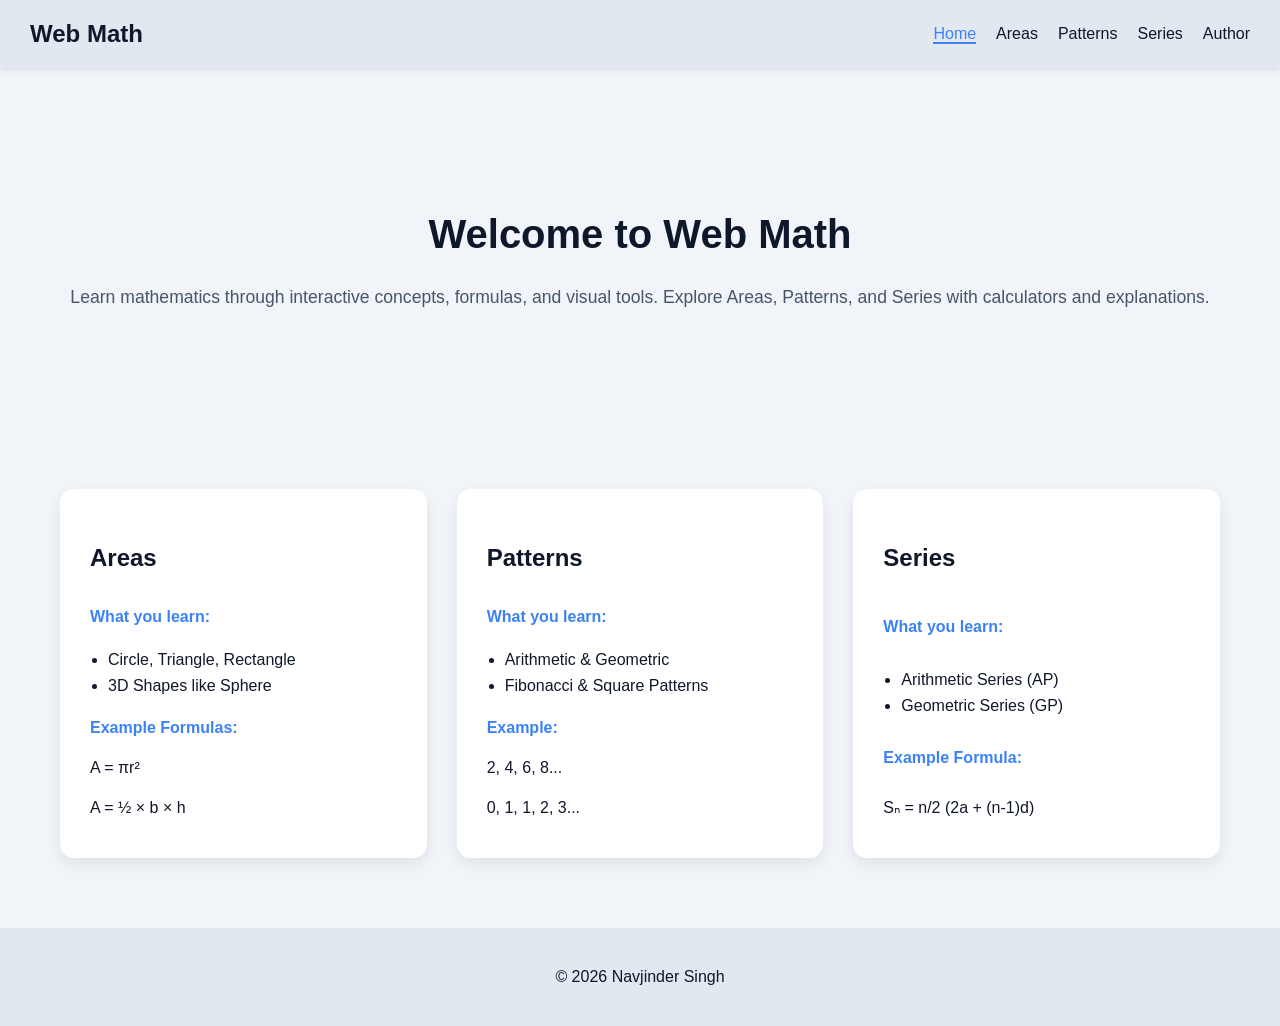
==== index.html @ 6042bb08 "Version 0.1.0" ====
<!DOCTYPE html>
<html lang="en">
<head>
    <meta charset="UTF-8">
    <meta name="viewport" content="width=device-width, initial-scale=1.0">
    <title>Web Math</title>
    <link rel="stylesheet" href="css/style.css">
</head>

<body>

<!-- NAVBAR -->
<nav class="navbar">
    <h2>Web Math</h2>
    <ul>
        <li><a href="index.html" class="active">Home</a></li>
        <li><a href="pages/areas.html">Areas</a></li>
        <li><a href="pages/patterns.html">Patterns</a></li>
        <li><a href="pages/series.html">Series</a></li>
        <li><a href="pages/author.html">Author</a></li>
    </ul>
</nav>

<!-- HERO -->
<section class="hero">
    <h1>Welcome to Web Math</h1>
    <p>
        Learn mathematics through interactive concepts, formulas, and visual tools.
        Explore Areas, Patterns, and Series with calculators and explanations.
    </p>
</section>

<!-- MAIN CONTENT -->
<section class="cards">

    <!-- AREAS -->
    <a href="pages/areas.html" class="card home-card">
        <h2>Areas</h2>

        <p><strong>What you learn:</strong></p>
        <ul>
            <li>Circle, Triangle, Rectangle</li>
            <li>3D Shapes like Sphere</li>
        </ul>

        <p><strong>Example Formulas:</strong></p>
        <p>A = πr²</p>
        <p>A = ½ × b × h</p>
    </a>

    <!-- PATTERNS -->
    <a href="pages/patterns.html" class="card home-card">
        <h2>Patterns</h2>

        <p><strong>What you learn:</strong></p>
        <ul>
            <li>Arithmetic & Geometric</li>
            <li>Fibonacci & Square Patterns</li>
        </ul>

        <p><strong>Example:</strong></p>
        <p>2, 4, 6, 8...</p>
        <p>0, 1, 1, 2, 3...</p>
    </a>

    <!-- SERIES -->
    <a href="pages/series.html" class="card home-card">
        <h2>Series</h2>

        <p><strong>What you learn:</strong></p>
        <ul>
            <li>Arithmetic Series (AP)</li>
            <li>Geometric Series (GP)</li>
        </ul>

        <p><strong>Example Formula:</strong></p>
        <p>Sₙ = n/2 (2a + (n-1)d)</p>
    </a>

</section>

<!-- FOOTER -->
<footer>
    <p>© 2026 Navjinder Singh</p>
</footer>

</body>
</html>
---- css/style.css ----
/* ===== COLOR THEME ===== */
:root {
    --primary: #f1f5f9;     /* light background */
    --secondary: #e2e8f0;   /* navbar */
    --accent: #3b82f6;      /* blue highlight */
    --text: #0f172a;        /* dark text */
    --card: #ffffff;        /* white cards */
}

/* ===== GLOBAL ===== */
body {
    margin: 0;
    font-family: Arial, sans-serif;
    background: var(--primary);
    color: var(--text);
}

body {
    line-height: 1.6;
}

h1, h2 {
    font-weight: 600;
}

.hero {
    margin-bottom: 20px;
}

.cards {
    padding: 20px;
}

/* Home cards clickable */
.home-card {
    text-decoration: none;
    color: inherit;
    transition: 0.2s;
}

/* Hover effect */
.home-card:hover {
    transform: translateY(-5px);
}

/* ===== NAVBAR ===== */
.navbar {
    display: flex;
    justify-content: space-between;
    align-items: center;
    padding: 15px 30px;
    background: var(--secondary);
    box-shadow: 0 2px 5px rgba(0,0,0,0.1);
}

.navbar h2 {
    margin: 0;
}

.navbar ul {
    display: flex;
    list-style: none;
    gap: 20px;
    margin: 0;
    padding: 0;
}

.navbar a {
    text-decoration: none;
    color: var(--text);
    font-weight: 500;
    transition: color 0.2s ease;
}

.navbar a:hover {
    color: var(--accent);
}

.navbar a.active {
    color: var(--accent);
    border-bottom: 2px solid var(--accent);
}

/* ===== HERO ===== */
.hero {
    text-align: center;
    padding: 100px 20px;
}

.hero h1 {
    font-size: 2.5rem;
    margin-bottom: 10px;
}

.hero p {
    color: #475569;
    font-size: 1.1rem;
}

/* ===== CARDS SECTION ===== */
.cards {
    display: grid;
    grid-template-columns: repeat(auto-fit, minmax(280px, 1fr));
    gap: 30px;
    padding: 40px 60px;
}

.card {
    background: var(--card);
    padding: 30px;
    border-radius: 14px;
    text-align: left;
    box-shadow: 0 6px 15px rgba(0,0,0,0.08);
    transition: transform 0.2s ease;
}

.card:hover {
    transform: translateY(-6px);
}

.card p {
    margin: 8px 0;
    line-height: 1.5;
}

.card ul {
    padding-left: 18px;
    margin: 10px 0;
}

.cards {
    display: grid;
    grid-template-columns: repeat(auto-fit, minmax(280px, 1fr));
    gap: 30px;
    padding: 40px 60px;
}

.card {
    display: flex;
    flex-direction: column;
    justify-content: space-between;
    min-height: 260px;
}

.shape {
    transition: transform 0.2s ease;
}

.card:hover .shape {
    transform: scale(1.05);
}

.card {
    text-decoration: none;
    color: inherit;
}

.card strong {
    color: var(--accent);
}

/* ===== FOOTER ===== */
footer {
    text-align: center;
    padding: 20px;
    margin-top: 30px;
    background: var(--secondary);
}

/* ===== RESPONSIVE DESIGN ===== */
@media (max-width: 768px) {
    
    .navbar {
        flex-direction: column;
        gap: 10px;
    }

    .navbar ul {
        flex-direction: column;
        align-items: center;
    }

    .cards {
        flex-direction: column;
        padding: 20px;
    }

    .hero h1 {
        font-size: 2rem;
    }
}

/* ===== SHAPES ===== */
.shape {
    margin: 20px auto;
    position: relative;
}

/* Circle */
.circle {
    width: 80px;
    height: 80px;
    border: 2px solid #334155;
    border-radius: 50%;
    position: relative;
}

/* radius line */
.radius-line {
    position: absolute;
    width: 2px;
    height: 40px;
    background: #334155;
    top: 50%;
    left: 50%;
    transform: translate(-50%, -100%);
}

/* label r */
.circle .r {
    position: absolute;
    top: 30%;
    left: 55%;
    font-size: 14px;
}

/* Rectangle */
.rectangle {
    width: 100px;
    height: 60px;
    border: 2px solid #334155;
    background: transparent;
}

/* Square */
.square {
    width: 80px;
    height: 80px;
    border: 2px solid #334155;
    background: transparent;
}

/* Triangle */
.triangle {
    width: 0;
    height: 0;
    border-left: 60px solid transparent;
    border-right: 60px solid transparent;
    border-bottom: 90px solid #334155;
    position: relative;
}

.triangle .b {
    bottom: -25px;
    left: 50%;
    transform: translateX(-50%);
}

.height-line {
    position: absolute;
    left: 50%;
    bottom: 0;
    width: 2px;
    height: 90px;
    background: #334155;
}

.triangle .h {
    left: 55%;
    top: 40%;
}

.triangle-svg {
    display: flex;
    justify-content: center;
}

/* Parallelogram */
.parallelogram {
    width: 100px;
    height: 60px;
    border: 2px solid #334155;
    transform: skew(20deg);
    position: relative;
}

.parallelogram .b {
    bottom: -20px;
    left: 50%;
    transform: translateX(-50%);
}

.parallelogram .h {
    top: 50%;
    right: -15px;
    transform: translateY(-50%);
}

/* Trapezium */
.trapezium {
    width: 100px;
    height: 0;
    border-bottom: 60px solid #334155;
    border-left: 20px solid transparent;
    border-right: 20px solid transparent;
    background: transparent;
}

.trapezium-svg {
    display: flex;
    justify-content: center;
}

/* Square */
.square {
    width: 80px;
    height: 80px;
    border: 2px solid #334155;
    position: relative;
}

.square .a {
    bottom: -20px;
    left: 50%;
    transform: translateX(-50%);
}

/* Ellipse */
.ellipse {
    width: 100px;
    height: 60px;
    border: 2px solid #334155;
    border-radius: 50%;
    position: relative;
}

.ellipse .a {
    bottom: -20px;
    left: 50%;
    transform: translateX(-50%);
}

.ellipse .b {
    top: 50%;
    right: -15px;
    transform: translateY(-50%);
}

/* Sphere (outline style) */
.sphere {
    width: 80px;
    height: 80px;
    border: 2px solid #334155;
    border-radius: 50%;
    position: relative;
}

.sphere .r {
    top: 30%;
    left: 55%;
}

.sphere::after {
    content: "";
    position: absolute;
    top: 50%;
    left: 0;
    width: 100%;
    height: 2px;
    background: #334155;
    transform: translateY(-50%);
}

/* Label inside shapes */
.label {
    position: absolute;
    font-size: 14px;
    color: #334155;
}

.rectangle {
    width: 100px;
    height: 60px;
    border: 2px solid #334155;
    position: relative;   /* important */
}

/* length (bottom) */
.rectangle .l {
    bottom: -20px;
    left: 50%;
    transform: translateX(-50%);
}

/* breadth (right side) */
.rectangle .b {
    top: 50%;
    right: -15px;
    transform: translateY(-50%);
}

pre {
    background: #f8fafc;
    padding: 10px;
    border-radius: 8px;
    font-family: monospace;
}

input {
    padding: 10px;
    margin: 8px 0;
    border-radius: 8px;
    border: 1px solid #ccc;
    width: 100%;
}

button {
    padding: 10px;
    border: none;
    background: var(--accent);
    color: white;
    border-radius: 8px;
    cursor: pointer;
    margin-top: 10px;
}

button:hover {
    opacity: 0.9;
}

.hidden {
    display: none;
}

.calculator {
    margin-top: 15px;
}

.content {
    transition: 0.2s;
}

.output {
    background: #f1f5f9;
    padding: 15px;
    border-radius: 10px;
    margin-bottom: 10px;
    font-size: 18px;
    font-weight: bold;
    white-space: pre-line;
    min-height: 40px;
}

.calculator {
    display: flex;
    flex-direction: column;
    gap: 12px;
}

.btn-group {
    display: flex;
    gap: 10px;
}

.btn-group button {
    flex: 1;
}

.output {
    background: #f1f5f9;
    padding: 15px;
    border-radius: 10px;
    font-size: 18px;
    font-weight: bold;
    white-space: pre-line;
}

.hidden {
    display: none !important;
}

/* Author Card */
.author-card {
    text-align: center;
    padding: 40px 30px;
    max-width: 650px;
    margin: auto;
}

.author-card h3 {
    font-size: 20px;
    margin-top: 20px;
    margin-bottom: 10px;
    font-weight: 600;
}

/* Image */
.author-img {
    width: 140px;
    height: 140px;
    border-radius: 50%;
    object-fit: cover;
    margin-bottom: 15px;
    border: 3px solid var(--accent);
}

/* Social icons */
.social-links {
    margin-top: 15px;
    display: flex;
    justify-content: center;
    gap: 20px;
}

.social-links a {
    font-size: 24px;
    color: var(--accent);
    transition: 0.2s;
}

.social-links a:hover {
    transform: scale(1.2);
}

/* Image */
.author-img {
    width: 150px;
    height: 150px;
    border-radius: 50%;
    object-fit: cover;
    margin-bottom: 15px;
    border: 3px solid var(--accent);
}

/* Description */
.author-desc {
    margin-top: 10px;
    font-size: 16px;
    line-height: 1.7;
    color: #475569;
    max-width: 600px;
    margin-left: auto;
    margin-right: auto;
    text-align: justify;
}

/* Social Icons */
.social-links {
    margin-top: 15px;
    display: flex;
    justify-content: center;
    gap: 20px;
}

.social-links a {
    font-size: 24px;
    color: var(--accent);
    transition: 0.2s;
}

.social-links a:hover {
    transform: scale(1.2);
}
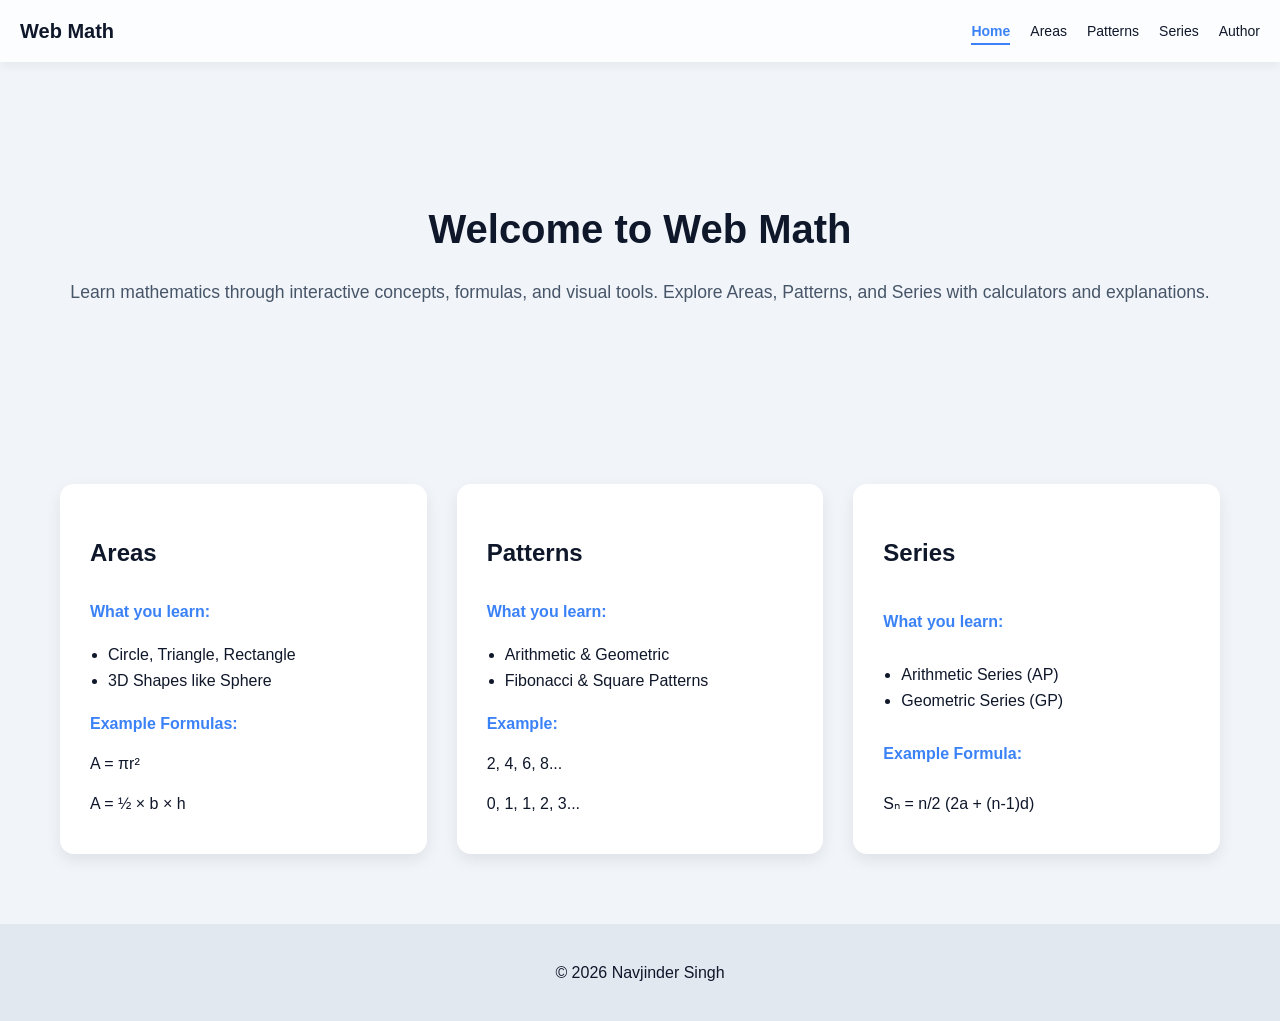
==== commit 95771d2e: "Polishing up the UI/UX" ====
--- a/index.html
+++ b/index.html
@@ -2,8 +2,15 @@
 <html lang="en">
 <head>
     <meta charset="UTF-8">
+
+    <!-- Responsive -->
     <meta name="viewport" content="width=device-width, initial-scale=1.0">
+
+    <!-- SEO -->
+    <meta name="description" content="Web Math - Learn Areas, Patterns, and Series with interactive tools and formulas.">
+
     <title>Web Math</title>
+
     <link rel="stylesheet" href="css/style.css">
 </head>
 
@@ -11,8 +18,13 @@
 
 <!-- NAVBAR -->
 <nav class="navbar">
-    <h2>Web Math</h2>
-    <ul>
+    <h2 class="logo">Web Math</h2>
+
+    <!-- Hamburger -->
+    <div class="menu-toggle" onclick="toggleMenu()">☰</div>
+
+    <!-- Menu -->
+    <ul class="nav-links">
         <li><a href="index.html" class="active">Home</a></li>
         <li><a href="pages/areas.html">Areas</a></li>
         <li><a href="pages/patterns.html">Patterns</a></li>
@@ -22,67 +34,72 @@
 </nav>
 
 <!-- HERO -->
-<section class="hero">
+<header class="hero">
     <h1>Welcome to Web Math</h1>
     <p>
         Learn mathematics through interactive concepts, formulas, and visual tools.
         Explore Areas, Patterns, and Series with calculators and explanations.
     </p>
-</section>
+</header>
 
 <!-- MAIN CONTENT -->
-<section class="cards">
+<main>
+    <section class="cards">
 
-    <!-- AREAS -->
-    <a href="pages/areas.html" class="card home-card">
-        <h2>Areas</h2>
+        <!-- AREAS -->
+        <a href="pages/areas.html" class="card home-card">
+            <h2>Areas</h2>
 
-        <p><strong>What you learn:</strong></p>
-        <ul>
-            <li>Circle, Triangle, Rectangle</li>
-            <li>3D Shapes like Sphere</li>
-        </ul>
+            <p><strong>What you learn:</strong></p>
+            <ul>
+                <li>Circle, Triangle, Rectangle</li>
+                <li>3D Shapes like Sphere</li>
+            </ul>
 
-        <p><strong>Example Formulas:</strong></p>
-        <p>A = πr²</p>
-        <p>A = ½ × b × h</p>
-    </a>
+            <p><strong>Example Formulas:</strong></p>
+            <p>A = πr²</p>
+            <p>A = ½ × b × h</p>
+        </a>
 
-    <!-- PATTERNS -->
-    <a href="pages/patterns.html" class="card home-card">
-        <h2>Patterns</h2>
+        <!-- PATTERNS -->
+        <a href="pages/patterns.html" class="card home-card">
+            <h2>Patterns</h2>
 
-        <p><strong>What you learn:</strong></p>
-        <ul>
-            <li>Arithmetic & Geometric</li>
-            <li>Fibonacci & Square Patterns</li>
-        </ul>
+            <p><strong>What you learn:</strong></p>
+            <ul>
+                <li>Arithmetic & Geometric</li>
+                <li>Fibonacci & Square Patterns</li>
+            </ul>
 
-        <p><strong>Example:</strong></p>
-        <p>2, 4, 6, 8...</p>
-        <p>0, 1, 1, 2, 3...</p>
-    </a>
+            <p><strong>Example:</strong></p>
+            <p>2, 4, 6, 8...</p>
+            <p>0, 1, 1, 2, 3...</p>
+        </a>
 
-    <!-- SERIES -->
-    <a href="pages/series.html" class="card home-card">
-        <h2>Series</h2>
+        <!-- SERIES -->
+        <a href="pages/series.html" class="card home-card">
+            <h2>Series</h2>
 
-        <p><strong>What you learn:</strong></p>
-        <ul>
-            <li>Arithmetic Series (AP)</li>
-            <li>Geometric Series (GP)</li>
-        </ul>
+            <p><strong>What you learn:</strong></p>
+            <ul>
+                <li>Arithmetic Series (AP)</li>
+                <li>Geometric Series (GP)</li>
+            </ul>
 
-        <p><strong>Example Formula:</strong></p>
-        <p>Sₙ = n/2 (2a + (n-1)d)</p>
-    </a>
+            <p><strong>Example Formula:</strong></p>
+            <p>Sₙ = n/2 (2a + (n-1)d)</p>
+        </a>
 
-</section>
+    </section>
+</main>
 
 <!-- FOOTER -->
 <footer>
     <p>© 2026 Navjinder Singh</p>
 </footer>
 
+<!-- JS (IMPORTANT - YOU MISSED THIS) -->
+<script src="js/main.js"></script>
+
 </body>
 </html>
--- a/css/style.css
+++ b/css/style.css
@@ -7,6 +7,10 @@
     --card: #ffffff;        /* white cards */
 }
 
+html {
+    scroll-behavior: smooth;
+}
+
 /* ===== GLOBAL ===== */
 body {
     margin: 0;
@@ -45,12 +49,20 @@
 
 /* ===== NAVBAR ===== */
 .navbar {
+    position: fixed;
+    top: 0;
+    width: 100%;
+    background: var(--secondary);
     display: flex;
     justify-content: space-between;
     align-items: center;
-    padding: 15px 30px;
-    background: var(--secondary);
-    box-shadow: 0 2px 5px rgba(0,0,0,0.1);
+    padding: 15px 20px;
+    z-index: 1000;
+    box-sizing: border-box;
+}
+
+.logo {
+    font-size: 20px;
 }
 
 .navbar h2 {
@@ -80,6 +92,113 @@
     color: var(--accent);
     border-bottom: 2px solid var(--accent);
 }
+
+.navbar {
+    backdrop-filter: blur(10px);
+    background: rgba(255, 255, 255, 0.8);
+    box-shadow: 0 4px 10px rgba(0,0,0,0.05);
+}
+
+.nav-links a {
+    position: relative;
+    padding-bottom: 4px;
+}
+
+.nav-links a::after {
+    content: "";
+    position: absolute;
+    left: 0;
+    bottom: 0;
+    width: 0%;
+    height: 2px;
+    background: var(--accent);
+    transition: 0.3s;
+}
+
+.nav-links a:hover::after {
+    width: 100%;
+}
+
+.nav-links a.active {
+    color: var(--accent);
+    font-weight: 600;
+}
+
+.menu-toggle {
+    font-size: 26px;
+    padding: 5px;
+}
+
+.nav-links {
+    display: flex;
+    gap: 15px;
+    list-style: none;
+}
+
+.nav-links a {
+    text-decoration: none;
+    color: var(--text);
+    font-size: 14px;
+}
+
+.menu-toggle {
+    display: none;
+    font-size: 24px;
+    cursor: pointer;
+}
+
+body {
+    padding-top: 70px;
+}
+
+/* Default navbar */
+.navbar {
+    transition: all 0.3s ease;
+}
+
+/* Shrink state */
+.navbar.shrink {
+    padding: 8px 20px;
+    box-shadow: 0 6px 15px rgba(0,0,0,0.08);
+}
+
+/* Optional: smaller logo */
+.navbar.shrink .logo {
+    font-size: 18px;
+}
+
+
+/* MOBILE MENU */
+@media (max-width: 768px) {
+
+    .menu-toggle {
+        display: block;
+    }
+
+    .nav-links {
+        position: absolute;
+        top: 65px;
+        right: 0;
+        background: var(--secondary);
+        flex-direction: column;
+        width: 220px;
+        padding: 20px;
+
+        /* ANIMATION */
+        transform: translateX(100%);
+        opacity: 0;
+        transition: all 0.3s ease;
+
+        pointer-events: none;
+    }
+
+    .nav-links.active {
+        transform: translateX(0);
+        opacity: 1;
+        pointer-events: auto;
+    }
+}
+
 
 /* ===== HERO ===== */
 .hero {
@@ -524,11 +643,12 @@
 
 /* Image */
 .author-img {
+    display: block;
+    margin: 0 auto 15px auto;
     width: 150px;
     height: 150px;
     border-radius: 50%;
     object-fit: cover;
-    margin-bottom: 15px;
     border: 3px solid var(--accent);
 }
 
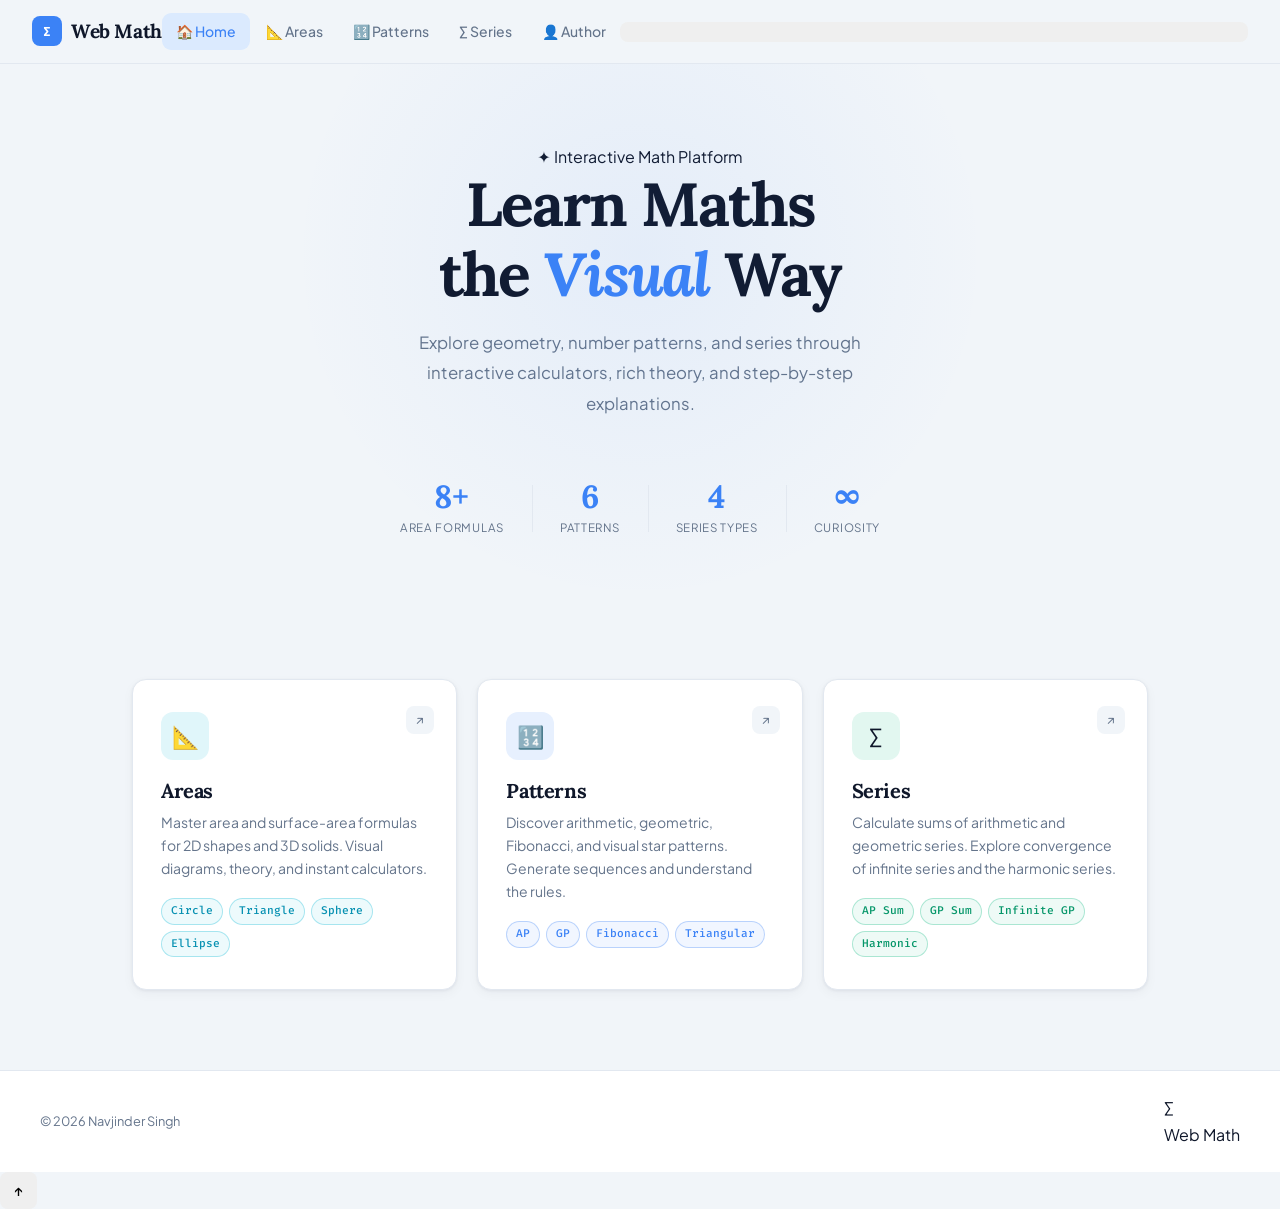
==== commit d0ff1198: "Upgrading the UI and UX" ====
--- a/index.html
+++ b/index.html
@@ -2,104 +2,121 @@
 <html lang="en">
 <head>
     <meta charset="UTF-8">
-
-    <!-- Responsive -->
     <meta name="viewport" content="width=device-width, initial-scale=1.0">
-
-    <!-- SEO -->
-    <meta name="description" content="Web Math - Learn Areas, Patterns, and Series with interactive tools and formulas.">
-
+    <meta name="description" content="Web Math — Interactive mathematics. Learn Areas, Patterns, and Series with formulas, theory, and live calculators.">
     <title>Web Math</title>
-
     <link rel="stylesheet" href="css/style.css">
 </head>
-
 <body>
 
 <!-- NAVBAR -->
-<nav class="navbar">
-    <h2 class="logo">Web Math</h2>
+<nav class="navbar" id="navbar">
+    <a class="logo" href="index.html">
+        <div class="logo-mark">∑</div>
+        Web Math
+    </a>
+    <ul class="nav-links">
+        <li><a href="index.html" class="active">🏠 Home</a></li>
+        <li><a href="pages/areas.html">📐 Areas</a></li>
+        <li><a href="pages/patterns.html">🔢 Patterns</a></li>
+        <li><a href="pages/series.html">∑ Series</a></li>
+        <li><a href="pages/author.html">👤 Author</a></li>
+    </ul>
+    <button class="hamburger" id="ham" onclick="toggleMenu()" aria-label="Menu">
+        <span></span><span></span><span></span>
+    </button>
+</nav>
 
-    <!-- Hamburger -->
-    <div class="menu-toggle" onclick="toggleMenu()">☰</div>
-
-    <!-- Menu -->
-    <ul class="nav-links">
-        <li><a href="index.html" class="active">Home</a></li>
-        <li><a href="pages/areas.html">Areas</a></li>
-        <li><a href="pages/patterns.html">Patterns</a></li>
-        <li><a href="pages/series.html">Series</a></li>
-        <li><a href="pages/author.html">Author</a></li>
-    </ul>
+<!-- MOBILE DRAWER -->
+<nav class="mobile-drawer" id="drawer">
+    <a href="index.html" class="active"><span class="m-icon">🏠</span>Home</a>
+    <a href="pages/areas.html"><span class="m-icon">📐</span>Areas</a>
+    <a href="pages/patterns.html"><span class="m-icon">🔢</span>Patterns</a>
+    <a href="pages/series.html"><span class="m-icon">∑</span>Series</a>
+    <a href="pages/author.html"><span class="m-icon">👤</span>Author</a>
 </nav>
+<div class="overlay" id="overlay" onclick="closeMenu()"></div>
 
 <!-- HERO -->
 <header class="hero">
-    <h1>Welcome to Web Math</h1>
-    <p>
-        Learn mathematics through interactive concepts, formulas, and visual tools.
-        Explore Areas, Patterns, and Series with calculators and explanations.
-    </p>
+    <div class="hero-eyebrow">✦ Interactive Math Platform</div>
+    <h1>Learn Maths<br>the <em>Visual</em> Way</h1>
+    <p>Explore geometry, number patterns, and series through interactive calculators, rich theory, and step-by-step explanations.</p>
+    <div class="stats-row">
+        <div class="stat-item reveal">
+            <span class="stat-num">8+</span>
+            <span class="stat-label">Area Formulas</span>
+        </div>
+        <div class="stat-item reveal reveal-delay-1">
+            <span class="stat-num">6</span>
+            <span class="stat-label">Patterns</span>
+        </div>
+        <div class="stat-item reveal reveal-delay-2">
+            <span class="stat-num">4</span>
+            <span class="stat-label">Series Types</span>
+        </div>
+        <div class="stat-item reveal reveal-delay-3">
+            <span class="stat-num">∞</span>
+            <span class="stat-label">Curiosity</span>
+        </div>
+    </div>
 </header>
 
-<!-- MAIN CONTENT -->
+<!-- HOME CARDS -->
 <main>
-    <section class="cards">
+    <div class="home-grid">
 
-        <!-- AREAS -->
-        <a href="pages/areas.html" class="card home-card">
+        <a href="pages/areas.html" class="home-card areas reveal">
+            <div class="hc-arrow">↗</div>
+            <div class="hc-icon">📐</div>
             <h2>Areas</h2>
-
-            <p><strong>What you learn:</strong></p>
-            <ul>
-                <li>Circle, Triangle, Rectangle</li>
-                <li>3D Shapes like Sphere</li>
-            </ul>
-
-            <p><strong>Example Formulas:</strong></p>
-            <p>A = πr²</p>
-            <p>A = ½ × b × h</p>
+            <p>Master area and surface-area formulas for 2D shapes and 3D solids. Visual diagrams, theory, and instant calculators.</p>
+            <div class="tag-row">
+                <span class="tag">Circle</span>
+                <span class="tag">Triangle</span>
+                <span class="tag">Sphere</span>
+                <span class="tag">Ellipse</span>
+            </div>
         </a>
 
-        <!-- PATTERNS -->
-        <a href="pages/patterns.html" class="card home-card">
+        <a href="pages/patterns.html" class="home-card patterns reveal reveal-delay-1">
+            <div class="hc-arrow">↗</div>
+            <div class="hc-icon">🔢</div>
             <h2>Patterns</h2>
-
-            <p><strong>What you learn:</strong></p>
-            <ul>
-                <li>Arithmetic & Geometric</li>
-                <li>Fibonacci & Square Patterns</li>
-            </ul>
-
-            <p><strong>Example:</strong></p>
-            <p>2, 4, 6, 8...</p>
-            <p>0, 1, 1, 2, 3...</p>
+            <p>Discover arithmetic, geometric, Fibonacci, and visual star patterns. Generate sequences and understand the rules.</p>
+            <div class="tag-row">
+                <span class="tag">AP</span>
+                <span class="tag">GP</span>
+                <span class="tag">Fibonacci</span>
+                <span class="tag">Triangular</span>
+            </div>
         </a>
 
-        <!-- SERIES -->
-        <a href="pages/series.html" class="card home-card">
+        <a href="pages/series.html" class="home-card series reveal reveal-delay-2">
+            <div class="hc-arrow">↗</div>
+            <div class="hc-icon">∑</div>
             <h2>Series</h2>
-
-            <p><strong>What you learn:</strong></p>
-            <ul>
-                <li>Arithmetic Series (AP)</li>
-                <li>Geometric Series (GP)</li>
-            </ul>
-
-            <p><strong>Example Formula:</strong></p>
-            <p>Sₙ = n/2 (2a + (n-1)d)</p>
+            <p>Calculate sums of arithmetic and geometric series. Explore convergence of infinite series and the harmonic series.</p>
+            <div class="tag-row">
+                <span class="tag">AP Sum</span>
+                <span class="tag">GP Sum</span>
+                <span class="tag">Infinite GP</span>
+                <span class="tag">Harmonic</span>
+            </div>
         </a>
 
-    </section>
+    </div>
 </main>
 
 <!-- FOOTER -->
 <footer>
     <p>© 2026 Navjinder Singh</p>
+    <div class="footer-logo"><div class="lm">∑</div>Web Math</div>
 </footer>
 
-<!-- JS (IMPORTANT - YOU MISSED THIS) -->
+<div class="toast" id="toast"><span class="ti">✓</span><span id="toast-msg">Copied!</span></div>
+<button class="scroll-top-btn" id="scrollTopBtn" onclick="window.scrollTo({top:0,behavior:'smooth'})">↑</button>
+
 <script src="js/main.js"></script>
-
 </body>
-</html>+</html>
--- a/css/style.css
+++ b/css/style.css
@@ -1,683 +1,916 @@
-/* ===== COLOR THEME ===== */
+/* ══════════════════════════════════════
+   WEB MATH — style.css
+   Tokens, reset, navbar, pages, cards,
+   forms, footer, responsive, animations
+══════════════════════════════════════ */
+
+@import url('https://fonts.googleapis.com/css2?family=Lora:ital,wght@0,400;0,600;0,700;1,400&family=Plus+Jakarta+Sans:wght@300;400;500;600&family=Fira+Code:wght@400;500&display=swap');
+
+/* ── Tokens ── */
 :root {
-    --primary: #f1f5f9;     /* light background */
-    --secondary: #e2e8f0;   /* navbar */
-    --accent: #3b82f6;      /* blue highlight */
-    --text: #0f172a;        /* dark text */
-    --card: #ffffff;        /* white cards */
-}
-
-html {
-    scroll-behavior: smooth;
-}
-
-/* ===== GLOBAL ===== */
+  --primary:    #f1f5f9;
+  --secondary:  #e2e8f0;
+  --accent:     #3b82f6;
+  --accent-dk:  #1d4ed8;
+  --accent-lt:  #dbeafe;
+  --text:       #0f172a;
+  --muted:      #64748b;
+  --card:       #ffffff;
+  --border:     #e2e8f0;
+
+  --shadow-sm:  0 1px 3px rgba(15,23,42,.06), 0 4px 12px rgba(15,23,42,.04);
+  --shadow:     0 4px 12px rgba(15,23,42,.08), 0 12px 32px rgba(15,23,42,.06);
+  --shadow-lg:  0 8px 24px rgba(15,23,42,.12), 0 24px 56px rgba(15,23,42,.10);
+
+  --radius:     14px;
+  --radius-sm:  8px;
+  --radius-xs:  6px;
+
+  --ff-head: 'Lora', Georgia, serif;
+  --ff-body: 'Plus Jakarta Sans', system-ui, sans-serif;
+  --ff-mono: 'Fira Code', monospace;
+
+  --nav-h:  64px;
+  --ease:   cubic-bezier(.4,0,.2,1);
+  --spring: cubic-bezier(.34,1.56,.64,1);
+}
+
+/* ── Reset ── */
+*, *::before, *::after { box-sizing: border-box; margin: 0; padding: 0; }
+html { scroll-behavior: smooth; font-size: 16px; }
+
 body {
-    margin: 0;
-    font-family: Arial, sans-serif;
-    background: var(--primary);
-    color: var(--text);
-}
-
-body {
-    line-height: 1.6;
-}
-
-h1, h2 {
-    font-weight: 600;
-}
-
+  font-family: var(--ff-body);
+  background: var(--primary);
+  color: var(--text);
+  line-height: 1.65;
+  overflow-x: hidden;
+  -webkit-font-smoothing: antialiased;
+  padding-top: var(--nav-h);
+}
+
+::-webkit-scrollbar        { width: 6px; }
+::-webkit-scrollbar-track  { background: var(--primary); }
+::-webkit-scrollbar-thumb  { background: #cbd5e1; border-radius: 99px; }
+::-webkit-scrollbar-thumb:hover { background: #94a3b8; }
+
+img { max-width: 100%; display: block; }
+h1,h2,h3 { font-weight: 600; line-height: 1.25; }
+
+/* ══════════════════════════════════════
+   SCROLL REVEAL
+══════════════════════════════════════ */
+.reveal {
+  opacity: 0;
+  transform: translateY(22px);
+  transition: opacity .55s var(--ease), transform .55s var(--ease);
+}
+.reveal.visible { opacity: 1; transform: translateY(0); }
+.reveal-d1 { transition-delay: .08s; }
+.reveal-d2 { transition-delay: .16s; }
+.reveal-d3 { transition-delay: .24s; }
+.reveal-d4 { transition-delay: .32s; }
+.reveal-d5 { transition-delay: .40s; }
+
+/* ══════════════════════════════════════
+   NAVBAR
+══════════════════════════════════════ */
+.navbar {
+  position: fixed;
+  top: 0; left: 0; right: 0;
+  z-index: 1000;
+  height: var(--nav-h);
+  display: flex;
+  align-items: center;
+  justify-content: space-between;
+  padding: 0 32px;
+  background: rgba(241,245,249,.90);
+  backdrop-filter: blur(20px) saturate(160%);
+  -webkit-backdrop-filter: blur(20px) saturate(160%);
+  border-bottom: 1px solid var(--border);
+  transition: height .3s var(--ease), box-shadow .3s var(--ease), background .3s var(--ease);
+}
+
+.navbar.shrink {
+  height: 54px;
+  box-shadow: 0 4px 24px rgba(15,23,42,.08);
+  background: rgba(241,245,249,.97);
+}
+
+/* Logo */
+.logo {
+  font-family: var(--ff-head);
+  font-size: 1.2rem;
+  font-weight: 700;
+  color: var(--text);
+  cursor: pointer;
+  display: flex;
+  align-items: center;
+  gap: 9px;
+  text-decoration: none;
+  letter-spacing: -.02em;
+  user-select: none;
+  flex-shrink: 0;
+}
+
+.logo-mark {
+  width: 30px; height: 30px;
+  background: var(--accent);
+  border-radius: 8px;
+  display: grid;
+  place-items: center;
+  font-family: var(--ff-mono);
+  font-size: 13px;
+  color: #fff;
+  flex-shrink: 0;
+  transition: transform .3s var(--spring), box-shadow .25s var(--ease);
+}
+.logo:hover .logo-mark {
+  transform: rotate(-8deg) scale(1.12);
+  box-shadow: 0 4px 14px rgba(59,130,246,.45);
+}
+
+/* Desktop links */
+.nav-links {
+  list-style: none;
+  display: flex;
+  align-items: center;
+  gap: 2px;
+}
+.nav-links li a {
+  display: flex;
+  align-items: center;
+  gap: 6px;
+  text-decoration: none;
+  color: var(--muted);
+  font-size: .875rem;
+  font-weight: 500;
+  padding: 7px 14px;
+  border-radius: 9px;
+  transition: color .2s var(--ease), background .2s var(--ease);
+  cursor: pointer;
+  white-space: nowrap;
+}
+.nav-links li a:hover { color: var(--text); background: var(--secondary); }
+.nav-links li a.active { color: var(--accent); background: var(--accent-lt); }
+
+/* Hamburger */
+.menu-toggle {
+  display: none;
+  flex-direction: column;
+  justify-content: center;
+  gap: 5px;
+  width: 38px; height: 38px;
+  cursor: pointer;
+  background: none;
+  border: none;
+  border-radius: 9px;
+  padding: 7px;
+  transition: background .2s var(--ease);
+  flex-shrink: 0;
+}
+.menu-toggle:hover { background: var(--secondary); }
+.menu-toggle span {
+  display: block;
+  height: 2px;
+  background: var(--text);
+  border-radius: 2px;
+  transition: transform .3s var(--ease), opacity .3s var(--ease), width .3s var(--ease);
+}
+.menu-toggle span:nth-child(1) { width: 20px; }
+.menu-toggle span:nth-child(2) { width: 14px; }
+.menu-toggle span:nth-child(3) { width: 20px; }
+.menu-toggle.open span:nth-child(1) { width: 20px; transform: translateY(7px) rotate(45deg); }
+.menu-toggle.open span:nth-child(2) { opacity: 0; transform: scaleX(0); }
+.menu-toggle.open span:nth-child(3) { width: 20px; transform: translateY(-7px) rotate(-45deg); }
+
+/* Mobile drawer */
+.mobile-drawer {
+  position: fixed;
+  top: var(--nav-h); left: 0; right: 0;
+  z-index: 999;
+  background: rgba(241,245,249,.98);
+  backdrop-filter: blur(20px);
+  -webkit-backdrop-filter: blur(20px);
+  border-bottom: 1px solid var(--border);
+  padding: 8px 12px 16px;
+  box-shadow: 0 12px 40px rgba(15,23,42,.12);
+  transform: translateY(-110%);
+  opacity: 0;
+  pointer-events: none;
+  transition: transform .35s var(--ease), opacity .3s var(--ease);
+}
+.mobile-drawer.active { transform: translateY(0); opacity: 1; pointer-events: all; }
+.mobile-drawer a {
+  display: flex;
+  align-items: center;
+  gap: 12px;
+  text-decoration: none;
+  color: var(--muted);
+  font-size: .9rem;
+  font-weight: 500;
+  padding: 12px 14px;
+  border-radius: 11px;
+  transition: color .2s var(--ease), background .2s var(--ease);
+}
+.mobile-drawer a:hover,
+.mobile-drawer a.active { color: var(--accent); background: var(--accent-lt); }
+.mobile-drawer .m-icon {
+  width: 32px; height: 32px;
+  background: var(--secondary);
+  border-radius: 8px;
+  display: grid;
+  place-items: center;
+  font-size: 15px;
+  flex-shrink: 0;
+  transition: background .2s;
+}
+.mobile-drawer a:hover .m-icon,
+.mobile-drawer a.active .m-icon { background: var(--accent-lt); }
+
+/* Overlay */
+.nav-overlay {
+  position: fixed;
+  inset: 0;
+  z-index: 998;
+  background: rgba(15,23,42,.18);
+  backdrop-filter: blur(2px);
+  opacity: 0;
+  pointer-events: none;
+  transition: opacity .3s var(--ease);
+}
+.nav-overlay.active { opacity: 1; pointer-events: all; }
+
+/* ══════════════════════════════════════
+   HOME HERO
+══════════════════════════════════════ */
 .hero {
-    margin-bottom: 20px;
-}
-
+  text-align: center;
+  padding: 80px 24px 64px;
+  position: relative;
+  overflow: hidden;
+}
+.hero::before {
+  content: '';
+  position: absolute;
+  width: 700px; height: 700px;
+  background: radial-gradient(circle, rgba(59,130,246,.07) 0%, transparent 70%);
+  top: -160px; left: 50%;
+  transform: translateX(-50%);
+  pointer-events: none;
+}
+.hero-badge {
+  display: inline-flex;
+  align-items: center;
+  gap: 7px;
+  background: var(--accent-lt);
+  color: var(--accent);
+  font-size: .72rem;
+  font-weight: 600;
+  letter-spacing: .07em;
+  text-transform: uppercase;
+  padding: 6px 16px;
+  border-radius: 99px;
+  margin-bottom: 24px;
+  border: 1px solid rgba(59,130,246,.2);
+}
+.hero h1 {
+  font-family: var(--ff-head);
+  font-size: clamp(2.2rem, 5.5vw, 3.8rem);
+  font-weight: 700;
+  letter-spacing: -.03em;
+  line-height: 1.15;
+  margin-bottom: 18px;
+  color: var(--text);
+}
+.hero h1 em { font-style: italic; color: var(--accent); }
+.hero > p {
+  font-size: 1.05rem;
+  color: var(--muted);
+  max-width: 520px;
+  margin: 0 auto 48px;
+  line-height: 1.8;
+}
+
+/* Stats */
+.stats-row {
+  display: flex;
+  justify-content: center;
+  flex-wrap: wrap;
+  margin-bottom: 64px;
+}
+.stat-item { padding: 14px 28px; text-align: center; position: relative; }
+.stat-item + .stat-item::before {
+  content: '';
+  position: absolute;
+  left: 0; top: 22%; bottom: 22%;
+  width: 1px; background: var(--border);
+}
+.stat-num {
+  font-family: var(--ff-head);
+  font-size: 2rem;
+  font-weight: 700;
+  color: var(--accent);
+  line-height: 1;
+  display: block;
+}
+.stat-label {
+  font-size: .72rem;
+  color: var(--muted);
+  text-transform: uppercase;
+  letter-spacing: .06em;
+  margin-top: 5px;
+  display: block;
+}
+
+/* ══════════════════════════════════════
+   HOME CARDS GRID
+══════════════════════════════════════ */
+.home-grid {
+  display: grid;
+  grid-template-columns: repeat(3,1fr);
+  gap: 20px;
+  padding: 0 32px 80px;
+  max-width: 1080px;
+  margin: 0 auto;
+}
+.home-card {
+  background: var(--card);
+  border: 1px solid var(--border);
+  border-radius: var(--radius);
+  padding: 32px 28px;
+  cursor: pointer;
+  transition: transform .28s var(--ease), box-shadow .28s var(--ease), border-color .28s var(--ease);
+  position: relative;
+  overflow: hidden;
+  text-align: left;
+  text-decoration: none;
+  color: inherit;
+  display: block;
+  box-shadow: var(--shadow-sm);
+}
+.home-card::before {
+  content: '';
+  position: absolute;
+  inset: 0;
+  opacity: 0;
+  transition: opacity .3s;
+  pointer-events: none;
+}
+.home-card.areas::before    { background: radial-gradient(ellipse at 90% 10%, rgba(6,182,212,.08), transparent 60%); }
+.home-card.patterns::before { background: radial-gradient(ellipse at 90% 10%, rgba(59,130,246,.09), transparent 60%); }
+.home-card.series::before   { background: radial-gradient(ellipse at 90% 10%, rgba(16,185,129,.08), transparent 60%); }
+.home-card:hover { transform: translateY(-7px); box-shadow: var(--shadow-lg); border-color: transparent; }
+.home-card:hover::before { opacity: 1; }
+
+.hc-icon {
+  width: 48px; height: 48px;
+  border-radius: 12px;
+  display: grid;
+  place-items: center;
+  font-size: 22px;
+  margin-bottom: 18px;
+  transition: transform .3s var(--spring);
+}
+.home-card:hover .hc-icon { transform: scale(1.1) rotate(-4deg); }
+.areas    .hc-icon { background: rgba(6,182,212,.12); }
+.patterns .hc-icon { background: rgba(59,130,246,.12); }
+.series   .hc-icon { background: rgba(16,185,129,.12); }
+
+.home-card h2 {
+  font-family: var(--ff-head);
+  font-size: 1.25rem;
+  font-weight: 700;
+  letter-spacing: -.02em;
+  margin-bottom: 8px;
+}
+.home-card > p { font-size: .875rem; color: var(--muted); line-height: 1.65; margin-bottom: 18px; }
+
+.tag-row { display: flex; flex-wrap: wrap; gap: 6px; }
+.tag {
+  font-size: .7rem;
+  font-family: var(--ff-mono);
+  padding: 3px 9px;
+  border-radius: 99px;
+  border: 1px solid;
+  font-weight: 500;
+}
+.areas    .tag { color: #0891b2; border-color: rgba(6,182,212,.3);  background: rgba(6,182,212,.07); }
+.patterns .tag { color: var(--accent); border-color: rgba(59,130,246,.3); background: rgba(59,130,246,.07); }
+.series   .tag { color: #059669; border-color: rgba(16,185,129,.3); background: rgba(16,185,129,.07); }
+
+.hc-arrow {
+  position: absolute;
+  top: 26px; right: 22px;
+  width: 28px; height: 28px;
+  border-radius: 8px;
+  background: var(--primary);
+  display: grid;
+  place-items: center;
+  font-size: 13px;
+  color: var(--muted);
+  transition: background .2s, color .2s, transform .25s var(--ease);
+}
+.home-card:hover .hc-arrow { background: var(--accent-lt); color: var(--accent); transform: translate(3px,-3px); }
+
+/* ══════════════════════════════════════
+   PAGE HERO (inner pages)
+══════════════════════════════════════ */
+.page-hero {
+  padding: 52px 40px 40px;
+  border-bottom: 1px solid var(--border);
+  background: var(--card);
+}
+.page-eyebrow {
+  font-size: .72rem;
+  font-weight: 600;
+  letter-spacing: .1em;
+  text-transform: uppercase;
+  color: var(--accent);
+  margin-bottom: 10px;
+  display: flex;
+  align-items: center;
+  gap: 6px;
+}
+.page-hero h1 {
+  font-family: var(--ff-head);
+  font-size: clamp(1.8rem, 4vw, 2.8rem);
+  font-weight: 700;
+  letter-spacing: -.03em;
+  line-height: 1.2;
+  margin-bottom: 12px;
+}
+.page-hero > p { font-size: .95rem; color: var(--muted); line-height: 1.75; max-width: 560px; }
+
+/* ══════════════════════════════════════
+   SECTION WRAPPER
+══════════════════════════════════════ */
+.section-wrap {
+  padding: 44px 40px 80px;
+  max-width: 1160px;
+  margin: 0 auto;
+}
+.section-label {
+  font-size: .72rem;
+  font-weight: 600;
+  letter-spacing: .1em;
+  text-transform: uppercase;
+  color: var(--muted);
+  margin-bottom: 18px;
+  display: flex;
+  align-items: center;
+  gap: 10px;
+}
+.section-label::after { content: ''; flex: 1; height: 1px; background: var(--border); }
+
+/* ══════════════════════════════════════
+   THEORY PANEL
+══════════════════════════════════════ */
+.theory-panel {
+  background: var(--card);
+  border: 1px solid var(--border);
+  border-left: 4px solid var(--accent);
+  border-radius: var(--radius);
+  padding: 26px 30px;
+  margin-bottom: 32px;
+  box-shadow: var(--shadow-sm);
+}
+.theory-panel h3 {
+  font-family: var(--ff-head);
+  font-size: 1.05rem;
+  font-weight: 600;
+  margin-bottom: 10px;
+}
+.theory-panel p { font-size: .875rem; color: var(--muted); line-height: 1.8; margin-bottom: 10px; }
+.theory-panel p:last-child { margin-bottom: 0; }
+.theory-panel p strong { color: var(--text); font-weight: 600; }
+
+.formula-line {
+  background: var(--primary);
+  border: 1px solid var(--border);
+  border-radius: var(--radius-sm);
+  padding: 11px 16px;
+  font-family: var(--ff-mono);
+  font-size: .875rem;
+  color: var(--accent-dk);
+  margin: 14px 0;
+  display: flex;
+  align-items: center;
+  gap: 10px;
+  overflow-x: auto;
+}
+.fl-label { font-size: .7rem; color: var(--muted); font-family: var(--ff-body); white-space: nowrap; flex-shrink: 0; }
+
+.key-grid {
+  display: grid;
+  grid-template-columns: repeat(auto-fit, minmax(140px,1fr));
+  gap: 10px;
+  margin-top: 16px;
+}
+.key-cell { background: var(--primary); border: 1px solid var(--border); border-radius: var(--radius-sm); padding: 11px 14px; }
+.kc-label { font-size: .68rem; color: var(--muted); text-transform: uppercase; letter-spacing: .06em; margin-bottom: 3px; }
+.kc-val   { font-family: var(--ff-mono); font-size: .84rem; color: var(--accent-dk); font-weight: 500; }
+
+/* ══════════════════════════════════════
+   CARDS GRID
+══════════════════════════════════════ */
 .cards {
-    padding: 20px;
-}
-
-/* Home cards clickable */
-.home-card {
-    text-decoration: none;
-    color: inherit;
-    transition: 0.2s;
-}
-
-/* Hover effect */
-.home-card:hover {
-    transform: translateY(-5px);
-}
-
-/* ===== NAVBAR ===== */
-.navbar {
-    position: fixed;
-    top: 0;
-    width: 100%;
-    background: var(--secondary);
-    display: flex;
-    justify-content: space-between;
-    align-items: center;
-    padding: 15px 20px;
-    z-index: 1000;
-    box-sizing: border-box;
-}
-
-.logo {
-    font-size: 20px;
-}
-
-.navbar h2 {
-    margin: 0;
-}
-
-.navbar ul {
-    display: flex;
-    list-style: none;
-    gap: 20px;
-    margin: 0;
-    padding: 0;
-}
-
-.navbar a {
-    text-decoration: none;
-    color: var(--text);
-    font-weight: 500;
-    transition: color 0.2s ease;
-}
-
-.navbar a:hover {
-    color: var(--accent);
-}
-
-.navbar a.active {
-    color: var(--accent);
-    border-bottom: 2px solid var(--accent);
-}
-
-.navbar {
-    backdrop-filter: blur(10px);
-    background: rgba(255, 255, 255, 0.8);
-    box-shadow: 0 4px 10px rgba(0,0,0,0.05);
-}
-
-.nav-links a {
-    position: relative;
-    padding-bottom: 4px;
-}
-
-.nav-links a::after {
-    content: "";
-    position: absolute;
-    left: 0;
-    bottom: 0;
-    width: 0%;
-    height: 2px;
-    background: var(--accent);
-    transition: 0.3s;
-}
-
-.nav-links a:hover::after {
-    width: 100%;
-}
-
-.nav-links a.active {
-    color: var(--accent);
-    font-weight: 600;
-}
-
-.menu-toggle {
-    font-size: 26px;
-    padding: 5px;
-}
-
-.nav-links {
-    display: flex;
-    gap: 15px;
-    list-style: none;
-}
-
-.nav-links a {
-    text-decoration: none;
-    color: var(--text);
-    font-size: 14px;
-}
-
-.menu-toggle {
-    display: none;
-    font-size: 24px;
-    cursor: pointer;
-}
-
-body {
-    padding-top: 70px;
-}
-
-/* Default navbar */
-.navbar {
-    transition: all 0.3s ease;
-}
-
-/* Shrink state */
-.navbar.shrink {
-    padding: 8px 20px;
-    box-shadow: 0 6px 15px rgba(0,0,0,0.08);
-}
-
-/* Optional: smaller logo */
-.navbar.shrink .logo {
-    font-size: 18px;
-}
-
-
-/* MOBILE MENU */
+  display: grid;
+  grid-template-columns: repeat(auto-fill, minmax(310px,1fr));
+  gap: 20px;
+}
+
+.card {
+  background: var(--card);
+  border: 1px solid var(--border);
+  border-radius: var(--radius);
+  overflow: hidden;
+  box-shadow: var(--shadow-sm);
+  transition: box-shadow .28s var(--ease), transform .28s var(--ease);
+  cursor: default;
+}
+.card:hover { box-shadow: var(--shadow); transform: translateY(-3px); }
+
+/* Card header */
+.card-header {
+  padding: 22px 24px 18px;
+  cursor: pointer;
+  user-select: none;
+  display: flex;
+  align-items: flex-start;
+  gap: 14px;
+}
+.card-header-body { flex: 1; min-width: 0; }
+.card-header h2 {
+  font-family: var(--ff-head);
+  font-size: 1rem;
+  font-weight: 600;
+  letter-spacing: -.01em;
+  margin-bottom: 5px;
+  line-height: 1.3;
+}
+.card-sub { font-size: .8rem; color: var(--muted); line-height: 1.55; margin-bottom: 8px; }
+.card-formula {
+  display: inline-block;
+  font-family: var(--ff-mono);
+  font-size: .72rem;
+  color: var(--accent-dk);
+  background: var(--accent-lt);
+  border: 1px solid rgba(59,130,246,.2);
+  padding: 3px 10px;
+  border-radius: var(--radius-xs);
+}
+
+/* Toggle btn */
+.card-toggle {
+  width: 30px; height: 30px;
+  border-radius: 8px;
+  background: var(--primary);
+  border: 1px solid var(--border);
+  display: grid;
+  place-items: center;
+  color: var(--muted);
+  font-size: 20px;
+  line-height: 1;
+  flex-shrink: 0;
+  margin-top: 2px;
+  transition: background .2s, color .2s, transform .3s var(--ease), border-color .2s;
+  cursor: pointer;
+  font-family: var(--ff-body);
+}
+.card-header.open .card-toggle {
+  transform: rotate(45deg);
+  background: var(--accent-lt);
+  color: var(--accent);
+  border-color: rgba(59,130,246,.3);
+}
+.card-header:hover .card-toggle { background: var(--secondary); color: var(--text); }
+
+/* Shape preview */
+.shape-zone {
+  padding: 10px 24px 14px;
+  display: flex;
+  justify-content: center;
+  align-items: center;
+  min-height: 78px;
+  border-bottom: 1px solid var(--border);
+}
+.shape-zone svg { overflow: visible; }
+.card:hover .shape-zone circle,
+.card:hover .shape-zone ellipse,
+.card:hover .shape-zone rect,
+.card:hover .shape-zone polygon,
+.card:hover .shape-zone line {
+  transition: stroke .25s var(--ease);
+  stroke: var(--accent);
+}
+
+/* Calculator body */
+.calculator {
+  padding: 20px 24px 24px;
+  border-top: 1px solid var(--border);
+  display: flex;
+  flex-direction: column;
+  gap: 12px;
+}
+.calculator.hidden { display: none; }
+
+@keyframes calcIn {
+  from { opacity: 0; transform: translateY(-8px); }
+  to   { opacity: 1; transform: translateY(0); }
+}
+.calculator:not(.hidden) { animation: calcIn .22s var(--ease); }
+
+/* Inline theory */
+.card-theory {
+  background: var(--primary);
+  border-radius: var(--radius-sm);
+  border-left: 3px solid var(--accent);
+  padding: 11px 14px;
+  font-size: .78rem;
+  color: var(--muted);
+  line-height: 1.7;
+}
+.card-theory strong { color: var(--text); }
+
+/* Result / Output */
+.result, .output {
+  background: var(--primary);
+  border: 1px solid var(--border);
+  border-radius: var(--radius-sm);
+  padding: 13px 16px;
+  font-family: var(--ff-mono);
+  font-size: .875rem;
+  color: var(--accent-dk);
+  min-height: 50px;
+  white-space: pre-wrap;
+  word-break: break-all;
+  line-height: 1.65;
+  transition: border-color .2s, box-shadow .2s;
+}
+.result:not(:empty),
+.output:not(:empty) {
+  border-color: rgba(59,130,246,.22);
+  box-shadow: 0 0 0 3px rgba(59,130,246,.05);
+}
+
+/* Inputs */
+.field-group { display: flex; flex-direction: column; gap: 5px; }
+.field-label { font-size: .75rem; font-weight: 500; color: var(--muted); letter-spacing: .03em; }
+
+input[type="number"] {
+  background: var(--primary);
+  border: 1px solid var(--border);
+  border-radius: var(--radius-sm);
+  padding: 10px 13px;
+  font-family: var(--ff-body);
+  font-size: .9rem;
+  color: var(--text);
+  width: 100%;
+  outline: none;
+  transition: border-color .2s var(--ease), box-shadow .2s var(--ease), background .2s;
+  -moz-appearance: textfield;
+}
+input[type="number"]::-webkit-outer-spin-button,
+input[type="number"]::-webkit-inner-spin-button { -webkit-appearance: none; }
+input[type="number"]::placeholder { color: var(--muted); opacity: .65; font-size: .85rem; }
+input[type="number"]:focus {
+  border-color: var(--accent);
+  background: #fff;
+  box-shadow: 0 0 0 3px rgba(59,130,246,.1);
+}
+
+/* Buttons */
+.btn-group { display: flex; gap: 8px; }
+button {
+  padding: 10px 14px;
+  border: none;
+  border-radius: var(--radius-sm);
+  font-family: var(--ff-body);
+  font-size: .825rem;
+  font-weight: 600;
+  cursor: pointer;
+  transition: transform .18s var(--ease), box-shadow .18s var(--ease), background .2s, color .2s;
+  letter-spacing: .02em;
+  flex: 1;
+}
+button:active { transform: scale(.96) !important; }
+
+.btn-primary { background: var(--accent); color: #fff; }
+.btn-primary:hover { background: var(--accent-dk); box-shadow: 0 4px 14px rgba(59,130,246,.35); transform: translateY(-1px); }
+
+.btn-reset { background: var(--primary); border: 1px solid var(--border); color: var(--muted); }
+.btn-reset:hover { background: var(--secondary); color: var(--text); }
+
+.btn-copy { background: rgba(6,182,212,.08); border: 1px solid rgba(6,182,212,.25); color: #0891b2; }
+.btn-copy:hover { background: rgba(6,182,212,.15); }
+
+/* ══════════════════════════════════════
+   AUTHOR PAGE
+══════════════════════════════════════ */
+.author-wrap { max-width: 700px; margin: 0 auto; padding: 56px 32px 80px; }
+.author-card-pro {
+  background: var(--card);
+  border: 1px solid var(--border);
+  border-radius: 20px;
+  overflow: hidden;
+  box-shadow: var(--shadow);
+}
+.author-banner {
+  height: 130px;
+  background: linear-gradient(135deg, rgba(59,130,246,.22) 0%, rgba(6,182,212,.18) 50%, rgba(16,185,129,.14) 100%);
+  position: relative;
+}
+.author-banner-dots {
+  position: absolute;
+  inset: 0;
+  background-image: radial-gradient(circle, rgba(59,130,246,.18) 1px, transparent 1px);
+  background-size: 20px 20px;
+  opacity: .8;
+}
+.author-avatar-ring {
+  position: absolute;
+  bottom: -44px; left: 32px;
+  width: 88px; height: 88px;
+  border-radius: 50%;
+  background: linear-gradient(135deg, var(--accent), #06b6d4);
+  padding: 3px;
+  box-shadow: 0 6px 20px rgba(59,130,246,.3);
+}
+.author-avatar-inner {
+  width: 100%; height: 100%;
+  border-radius: 50%;
+  background: var(--primary);
+  display: grid;
+  place-items: center;
+  overflow: hidden;
+}
+.author-img { width: 100%; height: 100%; object-fit: cover; border-radius: 50%; }
+.author-avatar-fallback { font-family: var(--ff-head); font-size: 2rem; font-weight: 700; color: var(--accent); }
+
+.author-body { padding: 58px 32px 36px; }
+.author-body h2 { font-family: var(--ff-head); font-size: 1.5rem; font-weight: 700; letter-spacing: -.02em; margin-bottom: 3px; }
+.author-role  { color: var(--muted); font-size: .875rem; margin-bottom: 2px; }
+.author-uni   { color: var(--accent); font-size: .83rem; font-weight: 600; margin-bottom: 22px; }
+
+.skill-chips { display: flex; flex-wrap: wrap; gap: 7px; margin-bottom: 24px; }
+.skill-chip {
+  font-size: .75rem; font-weight: 500;
+  padding: 4px 13px; border-radius: 99px;
+  background: var(--accent-lt); border: 1px solid rgba(59,130,246,.2); color: var(--accent-dk);
+}
+
+.author-bio {
+  font-size: .875rem; color: var(--muted); line-height: 1.85;
+  border-top: 1px solid var(--border);
+  padding-top: 22px; margin-bottom: 24px;
+}
+.author-bio strong { color: var(--text); }
+
+.social-links { display: flex; gap: 10px; flex-wrap: wrap; }
+.social-btn {
+  display: flex; align-items: center; gap: 8px;
+  text-decoration: none; padding: 10px 20px; border-radius: 10px;
+  font-size: .85rem; font-weight: 600;
+  transition: transform .2s var(--ease), box-shadow .2s var(--ease), background .2s, color .2s, border-color .2s;
+  border: 1px solid var(--border); color: var(--muted); background: var(--primary);
+}
+.social-btn:hover {
+  transform: translateY(-2px); color: var(--accent);
+  border-color: rgba(59,130,246,.3); background: var(--accent-lt);
+  box-shadow: 0 4px 16px rgba(59,130,246,.12);
+}
+
+/* ══════════════════════════════════════
+   FOOTER
+══════════════════════════════════════ */
+footer {
+  border-top: 1px solid var(--border);
+  padding: 24px 40px;
+  display: flex; align-items: center;
+  justify-content: space-between;
+  flex-wrap: wrap; gap: 12px;
+  background: var(--card);
+}
+footer p { font-size: .8rem; color: var(--muted); }
+.footer-brand {
+  font-family: var(--ff-head); font-size: .9rem; font-weight: 700; color: var(--text);
+  display: flex; align-items: center; gap: 7px;
+}
+.footer-mark {
+  width: 22px; height: 22px; background: var(--accent); border-radius: 5px;
+  display: grid; place-items: center;
+  font-family: var(--ff-mono); font-size: 10px; color: #fff;
+}
+
+/* ══════════════════════════════════════
+   TOAST
+══════════════════════════════════════ */
+.toast {
+  position: fixed;
+  bottom: 24px; right: 24px;
+  background: var(--text); color: #fff;
+  border-radius: 10px; padding: 12px 20px;
+  font-size: .84rem; font-weight: 500;
+  z-index: 9998;
+  display: flex; align-items: center; gap: 9px;
+  transform: translateY(120%); opacity: 0;
+  transition: transform .3s var(--ease), opacity .3s var(--ease);
+  box-shadow: 0 8px 32px rgba(15,23,42,.25);
+  max-width: calc(100vw - 48px);
+  pointer-events: none;
+}
+.toast.show { transform: translateY(0); opacity: 1; }
+.toast-icon { color: #4ade80; font-size: 15px; }
+
+/* ══════════════════════════════════════
+   SCROLL-TO-TOP
+══════════════════════════════════════ */
+.scroll-top {
+  position: fixed;
+  bottom: 24px; right: 24px;
+  width: 42px; height: 42px; border-radius: 50%;
+  background: var(--accent); color: #fff; border: none;
+  display: none; place-items: center;
+  font-size: 18px; cursor: pointer;
+  z-index: 900;
+  box-shadow: 0 4px 20px rgba(59,130,246,.4);
+  transition: transform .2s var(--ease), box-shadow .2s var(--ease);
+}
+.scroll-top.show { display: grid; animation: popIn .3s var(--ease); }
+.scroll-top:hover { transform: translateY(-3px); box-shadow: 0 8px 28px rgba(59,130,246,.5); }
+
+@keyframes popIn {
+  from { opacity: 0; transform: scale(.6); }
+  to   { opacity: 1; transform: scale(1); }
+}
+
+/* ══════════════════════════════════════
+   RESPONSIVE — TABLET  ≤960px
+══════════════════════════════════════ */
+@media (max-width: 960px) {
+  .home-grid { grid-template-columns: 1fr 1fr; padding: 0 24px 64px; }
+  .cards { grid-template-columns: 1fr 1fr; }
+  .section-wrap { padding: 36px 28px 72px; }
+}
+
+/* ══════════════════════════════════════
+   RESPONSIVE — MOBILE  ≤768px
+══════════════════════════════════════ */
 @media (max-width: 768px) {
-
-    .menu-toggle {
-        display: block;
-    }
-
-    .nav-links {
-        position: absolute;
-        top: 65px;
-        right: 0;
-        background: var(--secondary);
-        flex-direction: column;
-        width: 220px;
-        padding: 20px;
-
-        /* ANIMATION */
-        transform: translateX(100%);
-        opacity: 0;
-        transition: all 0.3s ease;
-
-        pointer-events: none;
-    }
-
-    .nav-links.active {
-        transform: translateX(0);
-        opacity: 1;
-        pointer-events: auto;
-    }
-}
-
-
-/* ===== HERO ===== */
-.hero {
-    text-align: center;
-    padding: 100px 20px;
-}
-
-.hero h1 {
-    font-size: 2.5rem;
-    margin-bottom: 10px;
-}
-
-.hero p {
-    color: #475569;
-    font-size: 1.1rem;
-}
-
-/* ===== CARDS SECTION ===== */
-.cards {
-    display: grid;
-    grid-template-columns: repeat(auto-fit, minmax(280px, 1fr));
-    gap: 30px;
-    padding: 40px 60px;
-}
-
-.card {
-    background: var(--card);
-    padding: 30px;
-    border-radius: 14px;
-    text-align: left;
-    box-shadow: 0 6px 15px rgba(0,0,0,0.08);
-    transition: transform 0.2s ease;
-}
-
-.card:hover {
-    transform: translateY(-6px);
-}
-
-.card p {
-    margin: 8px 0;
-    line-height: 1.5;
-}
-
-.card ul {
-    padding-left: 18px;
-    margin: 10px 0;
-}
-
-.cards {
-    display: grid;
-    grid-template-columns: repeat(auto-fit, minmax(280px, 1fr));
-    gap: 30px;
-    padding: 40px 60px;
-}
-
-.card {
-    display: flex;
-    flex-direction: column;
-    justify-content: space-between;
-    min-height: 260px;
-}
-
-.shape {
-    transition: transform 0.2s ease;
-}
-
-.card:hover .shape {
-    transform: scale(1.05);
-}
-
-.card {
-    text-decoration: none;
-    color: inherit;
-}
-
-.card strong {
-    color: var(--accent);
-}
-
-/* ===== FOOTER ===== */
-footer {
-    text-align: center;
-    padding: 20px;
-    margin-top: 30px;
-    background: var(--secondary);
-}
-
-/* ===== RESPONSIVE DESIGN ===== */
-@media (max-width: 768px) {
-    
-    .navbar {
-        flex-direction: column;
-        gap: 10px;
-    }
-
-    .navbar ul {
-        flex-direction: column;
-        align-items: center;
-    }
-
-    .cards {
-        flex-direction: column;
-        padding: 20px;
-    }
-
-    .hero h1 {
-        font-size: 2rem;
-    }
-}
-
-/* ===== SHAPES ===== */
-.shape {
-    margin: 20px auto;
-    position: relative;
-}
-
-/* Circle */
-.circle {
-    width: 80px;
-    height: 80px;
-    border: 2px solid #334155;
-    border-radius: 50%;
-    position: relative;
-}
-
-/* radius line */
-.radius-line {
-    position: absolute;
-    width: 2px;
-    height: 40px;
-    background: #334155;
-    top: 50%;
-    left: 50%;
-    transform: translate(-50%, -100%);
-}
-
-/* label r */
-.circle .r {
-    position: absolute;
-    top: 30%;
-    left: 55%;
-    font-size: 14px;
-}
-
-/* Rectangle */
-.rectangle {
-    width: 100px;
-    height: 60px;
-    border: 2px solid #334155;
-    background: transparent;
-}
-
-/* Square */
-.square {
-    width: 80px;
-    height: 80px;
-    border: 2px solid #334155;
-    background: transparent;
-}
-
-/* Triangle */
-.triangle {
-    width: 0;
-    height: 0;
-    border-left: 60px solid transparent;
-    border-right: 60px solid transparent;
-    border-bottom: 90px solid #334155;
-    position: relative;
-}
-
-.triangle .b {
-    bottom: -25px;
-    left: 50%;
-    transform: translateX(-50%);
-}
-
-.height-line {
-    position: absolute;
-    left: 50%;
-    bottom: 0;
-    width: 2px;
-    height: 90px;
-    background: #334155;
-}
-
-.triangle .h {
-    left: 55%;
-    top: 40%;
-}
-
-.triangle-svg {
-    display: flex;
-    justify-content: center;
-}
-
-/* Parallelogram */
-.parallelogram {
-    width: 100px;
-    height: 60px;
-    border: 2px solid #334155;
-    transform: skew(20deg);
-    position: relative;
-}
-
-.parallelogram .b {
-    bottom: -20px;
-    left: 50%;
-    transform: translateX(-50%);
-}
-
-.parallelogram .h {
-    top: 50%;
-    right: -15px;
-    transform: translateY(-50%);
-}
-
-/* Trapezium */
-.trapezium {
-    width: 100px;
-    height: 0;
-    border-bottom: 60px solid #334155;
-    border-left: 20px solid transparent;
-    border-right: 20px solid transparent;
-    background: transparent;
-}
-
-.trapezium-svg {
-    display: flex;
-    justify-content: center;
-}
-
-/* Square */
-.square {
-    width: 80px;
-    height: 80px;
-    border: 2px solid #334155;
-    position: relative;
-}
-
-.square .a {
-    bottom: -20px;
-    left: 50%;
-    transform: translateX(-50%);
-}
-
-/* Ellipse */
-.ellipse {
-    width: 100px;
-    height: 60px;
-    border: 2px solid #334155;
-    border-radius: 50%;
-    position: relative;
-}
-
-.ellipse .a {
-    bottom: -20px;
-    left: 50%;
-    transform: translateX(-50%);
-}
-
-.ellipse .b {
-    top: 50%;
-    right: -15px;
-    transform: translateY(-50%);
-}
-
-/* Sphere (outline style) */
-.sphere {
-    width: 80px;
-    height: 80px;
-    border: 2px solid #334155;
-    border-radius: 50%;
-    position: relative;
-}
-
-.sphere .r {
-    top: 30%;
-    left: 55%;
-}
-
-.sphere::after {
-    content: "";
-    position: absolute;
-    top: 50%;
-    left: 0;
-    width: 100%;
-    height: 2px;
-    background: #334155;
-    transform: translateY(-50%);
-}
-
-/* Label inside shapes */
-.label {
-    position: absolute;
-    font-size: 14px;
-    color: #334155;
-}
-
-.rectangle {
-    width: 100px;
-    height: 60px;
-    border: 2px solid #334155;
-    position: relative;   /* important */
-}
-
-/* length (bottom) */
-.rectangle .l {
-    bottom: -20px;
-    left: 50%;
-    transform: translateX(-50%);
-}
-
-/* breadth (right side) */
-.rectangle .b {
-    top: 50%;
-    right: -15px;
-    transform: translateY(-50%);
-}
-
-pre {
-    background: #f8fafc;
-    padding: 10px;
-    border-radius: 8px;
-    font-family: monospace;
-}
-
-input {
-    padding: 10px;
-    margin: 8px 0;
-    border-radius: 8px;
-    border: 1px solid #ccc;
-    width: 100%;
-}
-
-button {
-    padding: 10px;
-    border: none;
-    background: var(--accent);
-    color: white;
-    border-radius: 8px;
-    cursor: pointer;
-    margin-top: 10px;
-}
-
-button:hover {
-    opacity: 0.9;
-}
-
-.hidden {
-    display: none;
-}
-
-.calculator {
-    margin-top: 15px;
-}
-
-.content {
-    transition: 0.2s;
-}
-
-.output {
-    background: #f1f5f9;
-    padding: 15px;
-    border-radius: 10px;
-    margin-bottom: 10px;
-    font-size: 18px;
-    font-weight: bold;
-    white-space: pre-line;
-    min-height: 40px;
-}
-
-.calculator {
-    display: flex;
-    flex-direction: column;
-    gap: 12px;
-}
-
-.btn-group {
-    display: flex;
-    gap: 10px;
-}
-
-.btn-group button {
-    flex: 1;
-}
-
-.output {
-    background: #f1f5f9;
-    padding: 15px;
-    border-radius: 10px;
-    font-size: 18px;
-    font-weight: bold;
-    white-space: pre-line;
-}
-
-.hidden {
-    display: none !important;
-}
-
-/* Author Card */
-.author-card {
-    text-align: center;
-    padding: 40px 30px;
-    max-width: 650px;
-    margin: auto;
-}
-
-.author-card h3 {
-    font-size: 20px;
-    margin-top: 20px;
-    margin-bottom: 10px;
-    font-weight: 600;
-}
-
-/* Image */
-.author-img {
-    width: 140px;
-    height: 140px;
-    border-radius: 50%;
-    object-fit: cover;
-    margin-bottom: 15px;
-    border: 3px solid var(--accent);
-}
-
-/* Social icons */
-.social-links {
-    margin-top: 15px;
-    display: flex;
-    justify-content: center;
-    gap: 20px;
-}
-
-.social-links a {
-    font-size: 24px;
-    color: var(--accent);
-    transition: 0.2s;
-}
-
-.social-links a:hover {
-    transform: scale(1.2);
-}
-
-/* Image */
-.author-img {
-    display: block;
-    margin: 0 auto 15px auto;
-    width: 150px;
-    height: 150px;
-    border-radius: 50%;
-    object-fit: cover;
-    border: 3px solid var(--accent);
-}
-
-/* Description */
-.author-desc {
-    margin-top: 10px;
-    font-size: 16px;
-    line-height: 1.7;
-    color: #475569;
-    max-width: 600px;
-    margin-left: auto;
-    margin-right: auto;
-    text-align: justify;
-}
-
-/* Social Icons */
-.social-links {
-    margin-top: 15px;
-    display: flex;
-    justify-content: center;
-    gap: 20px;
-}
-
-.social-links a {
-    font-size: 24px;
-    color: var(--accent);
-    transition: 0.2s;
-}
-
-.social-links a:hover {
-    transform: scale(1.2);
-}+  :root { --nav-h: 58px; }
+
+  .navbar { padding: 0 16px; }
+  .nav-links { display: none; }
+  .menu-toggle { display: flex; }
+
+  .hero { padding: 52px 18px 44px; }
+  .hero h1 { font-size: 2rem; }
+  .hero > p { font-size: .95rem; margin-bottom: 36px; }
+  .stats-row { gap: 0; }
+  .stat-item { padding: 10px 16px; }
+  .stat-num  { font-size: 1.6rem; }
+  .stat-item + .stat-item::before { display: none; }
+
+  .home-grid { grid-template-columns: 1fr; padding: 0 16px 56px; gap: 14px; }
+  .home-card { padding: 22px 18px; }
+  .hc-icon   { width: 42px; height: 42px; font-size: 18px; margin-bottom: 14px; }
+  .home-card h2 { font-size: 1.1rem; }
+
+  .page-hero { padding: 36px 18px 28px; }
+  .page-hero h1 { font-size: 1.65rem; }
+
+  .section-wrap { padding: 28px 16px 56px; }
+
+  .theory-panel { padding: 18px 18px; }
+  .key-grid { grid-template-columns: 1fr 1fr; }
+
+  .cards { grid-template-columns: 1fr; gap: 14px; }
+
+  .card-header { padding: 16px 16px 14px; }
+  .calculator  { padding: 16px 16px 20px; }
+  .shape-zone  { padding: 8px 16px 12px; min-height: 68px; }
+
+  /* Buttons: Calculate full-width, Reset + Copy share row */
+  .btn-group { flex-wrap: wrap; }
+  .btn-group button:first-child { flex: 1 0 100%; }
+  .btn-group button:not(:first-child) { flex: 1; }
+
+  footer { padding: 18px 18px; flex-direction: column; align-items: flex-start; }
+
+  .author-wrap  { padding: 36px 14px 56px; }
+  .author-body  { padding: 52px 20px 28px; }
+  .author-avatar-ring { left: 18px; }
+
+  .toast      { bottom: 14px; right: 14px; left: 14px; max-width: none; }
+  .scroll-top { bottom: 68px; right: 14px; }
+}
+
+@media (max-width: 400px) {
+  .stat-item { padding: 8px 10px; }
+  .stat-num  { font-size: 1.4rem; }
+  .home-card { padding: 18px 16px; }
+}
+
+/* ── Utility ── */
+.hidden { display: none !important; }
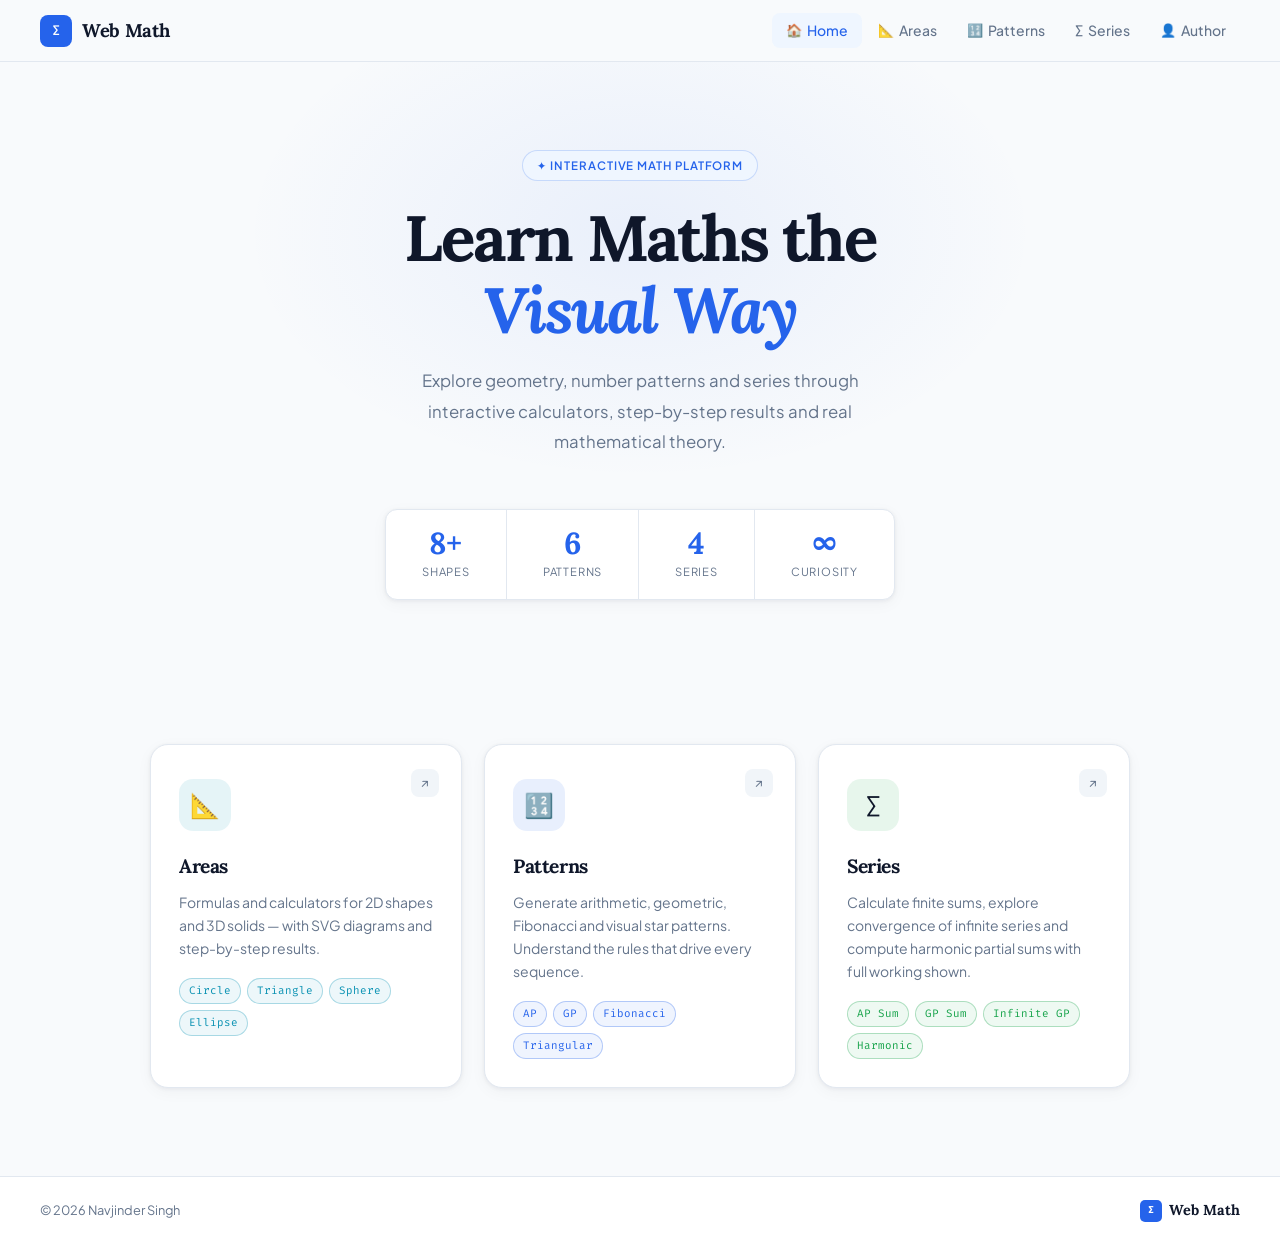
==== commit e63189bd: "Resolving Font Issues" ====
--- a/index.html
+++ b/index.html
@@ -1,121 +1,116 @@
 <!DOCTYPE html>
 <html lang="en">
 <head>
-    <meta charset="UTF-8">
-    <meta name="viewport" content="width=device-width, initial-scale=1.0">
-    <meta name="description" content="Web Math — Interactive mathematics. Learn Areas, Patterns, and Series with formulas, theory, and live calculators.">
-    <title>Web Math</title>
-    <link rel="stylesheet" href="css/style.css">
+<meta charset="UTF-8">
+<meta name="viewport" content="width=device-width, initial-scale=1.0">
+<meta name="description" content="Web Math — Interactive mathematics. Explore Areas, Patterns and Series with live calculators and rich theory.">
+<title>Web Math</title>
+<link rel="preconnect" href="https://fonts.googleapis.com">
+<link rel="preconnect" href="https://fonts.gstatic.com" crossorigin>
+<link href="https://fonts.googleapis.com/css2?family=Lora:ital,wght@0,400;0,600;0,700;1,400&family=Plus+Jakarta+Sans:wght@400;500;600&family=Fira+Code:wght@400;500&display=swap" rel="stylesheet">
+<link rel="stylesheet" href="css/style.css">
 </head>
 <body>
 
 <!-- NAVBAR -->
 <nav class="navbar" id="navbar">
-    <a class="logo" href="index.html">
-        <div class="logo-mark">∑</div>
-        Web Math
-    </a>
-    <ul class="nav-links">
-        <li><a href="index.html" class="active">🏠 Home</a></li>
-        <li><a href="pages/areas.html">📐 Areas</a></li>
-        <li><a href="pages/patterns.html">🔢 Patterns</a></li>
-        <li><a href="pages/series.html">∑ Series</a></li>
-        <li><a href="pages/author.html">👤 Author</a></li>
-    </ul>
-    <button class="hamburger" id="ham" onclick="toggleMenu()" aria-label="Menu">
-        <span></span><span></span><span></span>
-    </button>
+  <a class="logo" href="index.html">
+    <div class="logo-sq">∑</div>
+    Web Math
+  </a>
+  <ul class="nav-links">
+    <li><a href="index.html" class="active"><span class="ni">🏠</span> Home</a></li>
+    <li><a href="pages/areas.html"><span class="ni">📐</span> Areas</a></li>
+    <li><a href="pages/patterns.html"><span class="ni">🔢</span> Patterns</a></li>
+    <li><a href="pages/series.html"><span class="ni">∑</span> Series</a></li>
+    <li><a href="pages/author.html"><span class="ni">👤</span> Author</a></li>
+  </ul>
+  <button class="hamburger" id="ham" onclick="toggleMenu()" aria-label="Menu">
+    <span></span><span></span><span></span>
+  </button>
 </nav>
 
 <!-- MOBILE DRAWER -->
-<nav class="mobile-drawer" id="drawer">
-    <a href="index.html" class="active"><span class="m-icon">🏠</span>Home</a>
-    <a href="pages/areas.html"><span class="m-icon">📐</span>Areas</a>
-    <a href="pages/patterns.html"><span class="m-icon">🔢</span>Patterns</a>
-    <a href="pages/series.html"><span class="m-icon">∑</span>Series</a>
-    <a href="pages/author.html"><span class="m-icon">👤</span>Author</a>
+<nav class="drawer" id="drawer">
+  <a href="index.html"><span class="di">🏠</span>Home</a>
+  <a href="pages/areas.html"><span class="di">📐</span>Areas</a>
+  <a href="pages/patterns.html"><span class="di">🔢</span>Patterns</a>
+  <a href="pages/series.html"><span class="di">∑</span>Series</a>
+  <a href="pages/author.html"><span class="di">👤</span>Author</a>
 </nav>
 <div class="overlay" id="overlay" onclick="closeMenu()"></div>
 
 <!-- HERO -->
-<header class="hero">
-    <div class="hero-eyebrow">✦ Interactive Math Platform</div>
-    <h1>Learn Maths<br>the <em>Visual</em> Way</h1>
-    <p>Explore geometry, number patterns, and series through interactive calculators, rich theory, and step-by-step explanations.</p>
-    <div class="stats-row">
-        <div class="stat-item reveal">
-            <span class="stat-num">8+</span>
-            <span class="stat-label">Area Formulas</span>
-        </div>
-        <div class="stat-item reveal reveal-delay-1">
-            <span class="stat-num">6</span>
-            <span class="stat-label">Patterns</span>
-        </div>
-        <div class="stat-item reveal reveal-delay-2">
-            <span class="stat-num">4</span>
-            <span class="stat-label">Series Types</span>
-        </div>
-        <div class="stat-item reveal reveal-delay-3">
-            <span class="stat-num">∞</span>
-            <span class="stat-label">Curiosity</span>
-        </div>
-    </div>
+<header class="home-hero">
+  <div class="eyebrow reveal">✦ Interactive Math Platform</div>
+  <h1 class="reveal d1">Learn Maths the<br><span>Visual Way</span></h1>
+  <p class="reveal d2">Explore geometry, number patterns and series through interactive calculators, step-by-step results and real mathematical theory.</p>
+
+  <div class="stats reveal d2">
+    <div class="stat"><span class="stat-n">8+</span><span class="stat-l">Shapes</span></div>
+    <div class="stat"><span class="stat-n">6</span><span class="stat-l">Patterns</span></div>
+    <div class="stat"><span class="stat-n">4</span><span class="stat-l">Series</span></div>
+    <div class="stat"><span class="stat-n">∞</span><span class="stat-l">Curiosity</span></div>
+  </div>
 </header>
 
 <!-- HOME CARDS -->
 <main>
-    <div class="home-grid">
+  <div class="home-cards">
 
-        <a href="pages/areas.html" class="home-card areas reveal">
-            <div class="hc-arrow">↗</div>
-            <div class="hc-icon">📐</div>
-            <h2>Areas</h2>
-            <p>Master area and surface-area formulas for 2D shapes and 3D solids. Visual diagrams, theory, and instant calculators.</p>
-            <div class="tag-row">
-                <span class="tag">Circle</span>
-                <span class="tag">Triangle</span>
-                <span class="tag">Sphere</span>
-                <span class="tag">Ellipse</span>
-            </div>
-        </a>
+    <a href="pages/areas.html" class="hcard c-areas reveal">
+      <div class="hcard-arr">↗</div>
+      <div class="hcard-ico">📐</div>
+      <h2>Areas</h2>
+      <p>Formulas and calculators for 2D shapes and 3D solids — with SVG diagrams and step-by-step results.</p>
+      <div class="tags">
+        <span class="tag">Circle</span>
+        <span class="tag">Triangle</span>
+        <span class="tag">Sphere</span>
+        <span class="tag">Ellipse</span>
+      </div>
+    </a>
 
-        <a href="pages/patterns.html" class="home-card patterns reveal reveal-delay-1">
-            <div class="hc-arrow">↗</div>
-            <div class="hc-icon">🔢</div>
-            <h2>Patterns</h2>
-            <p>Discover arithmetic, geometric, Fibonacci, and visual star patterns. Generate sequences and understand the rules.</p>
-            <div class="tag-row">
-                <span class="tag">AP</span>
-                <span class="tag">GP</span>
-                <span class="tag">Fibonacci</span>
-                <span class="tag">Triangular</span>
-            </div>
-        </a>
+    <a href="pages/patterns.html" class="hcard c-pat reveal d1">
+      <div class="hcard-arr">↗</div>
+      <div class="hcard-ico">🔢</div>
+      <h2>Patterns</h2>
+      <p>Generate arithmetic, geometric, Fibonacci and visual star patterns. Understand the rules that drive every sequence.</p>
+      <div class="tags">
+        <span class="tag">AP</span>
+        <span class="tag">GP</span>
+        <span class="tag">Fibonacci</span>
+        <span class="tag">Triangular</span>
+      </div>
+    </a>
 
-        <a href="pages/series.html" class="home-card series reveal reveal-delay-2">
-            <div class="hc-arrow">↗</div>
-            <div class="hc-icon">∑</div>
-            <h2>Series</h2>
-            <p>Calculate sums of arithmetic and geometric series. Explore convergence of infinite series and the harmonic series.</p>
-            <div class="tag-row">
-                <span class="tag">AP Sum</span>
-                <span class="tag">GP Sum</span>
-                <span class="tag">Infinite GP</span>
-                <span class="tag">Harmonic</span>
-            </div>
-        </a>
+    <a href="pages/series.html" class="hcard c-series reveal d2">
+      <div class="hcard-arr">↗</div>
+      <div class="hcard-ico">∑</div>
+      <h2>Series</h2>
+      <p>Calculate finite sums, explore convergence of infinite series and compute harmonic partial sums with full working shown.</p>
+      <div class="tags">
+        <span class="tag">AP Sum</span>
+        <span class="tag">GP Sum</span>
+        <span class="tag">Infinite GP</span>
+        <span class="tag">Harmonic</span>
+      </div>
+    </a>
 
-    </div>
+  </div>
 </main>
 
 <!-- FOOTER -->
 <footer>
-    <p>© 2026 Navjinder Singh</p>
-    <div class="footer-logo"><div class="lm">∑</div>Web Math</div>
+  <p>© 2026 Navjinder Singh</p>
+  <div class="f-brand"><div class="f-sq">∑</div>Web Math</div>
 </footer>
 
-<div class="toast" id="toast"><span class="ti">✓</span><span id="toast-msg">Copied!</span></div>
-<button class="scroll-top-btn" id="scrollTopBtn" onclick="window.scrollTo({top:0,behavior:'smooth'})">↑</button>
+<!-- TOAST -->
+<div class="toast" id="toast"><span class="t-ico">✓</span><span id="tmsg">Done!</span></div>
+
+<!-- SCROLL TOP -->
+<button class="s2t" id="s2t" onclick="scrollTop()" aria-label="Back to top">↑</button>
 
 <script src="js/main.js"></script>
 </body>
--- a/css/style.css
+++ b/css/style.css
@@ -1,916 +1,768 @@
-/* ══════════════════════════════════════
-   WEB MATH — style.css
-   Tokens, reset, navbar, pages, cards,
-   forms, footer, responsive, animations
-══════════════════════════════════════ */
-
-@import url('https://fonts.googleapis.com/css2?family=Lora:ital,wght@0,400;0,600;0,700;1,400&family=Plus+Jakarta+Sans:wght@300;400;500;600&family=Fira+Code:wght@400;500&display=swap');
-
-/* ── Tokens ── */
+/* ============================================
+   WEB MATH  |  style.css
+   Clean, honest design — no frameworks
+   Works on GitHub Pages, mobile, desktop
+   ============================================ */
+
+/* ---------- TOKENS ---------- */
 :root {
-  --primary:    #f1f5f9;
-  --secondary:  #e2e8f0;
-  --accent:     #3b82f6;
-  --accent-dk:  #1d4ed8;
-  --accent-lt:  #dbeafe;
-  --text:       #0f172a;
-  --muted:      #64748b;
-  --card:       #ffffff;
-  --border:     #e2e8f0;
-
-  --shadow-sm:  0 1px 3px rgba(15,23,42,.06), 0 4px 12px rgba(15,23,42,.04);
-  --shadow:     0 4px 12px rgba(15,23,42,.08), 0 12px 32px rgba(15,23,42,.06);
-  --shadow-lg:  0 8px 24px rgba(15,23,42,.12), 0 24px 56px rgba(15,23,42,.10);
-
-  --radius:     14px;
-  --radius-sm:  8px;
-  --radius-xs:  6px;
-
-  --ff-head: 'Lora', Georgia, serif;
-  --ff-body: 'Plus Jakarta Sans', system-ui, sans-serif;
-  --ff-mono: 'Fira Code', monospace;
-
-  --nav-h:  64px;
-  --ease:   cubic-bezier(.4,0,.2,1);
+  --bg:        #f8fafc;
+  --bg-card:   #ffffff;
+  --bg-soft:   #f1f5f9;
+  --line:      #e2e8f0;
+  --line-mid:  #cbd5e1;
+  --blue:      #2563eb;
+  --blue-dk:   #1d4ed8;
+  --blue-lt:   #eff6ff;
+  --blue-ring: rgba(37,99,235,.15);
+  --ink:       #0f172a;
+  --ink-mid:   #334155;
+  --ink-soft:  #64748b;
+  --green:     #16a34a;
+  --teal:      #0891b2;
+  --amber:     #d97706;
+
+  --r:    12px;
+  --r-sm: 8px;
+  --r-xs: 6px;
+  --nav:  62px;
+
+  --sh-sm: 0 1px 4px rgba(15,23,42,.06), 0 4px 16px rgba(15,23,42,.04);
+  --sh:    0 4px 16px rgba(15,23,42,.08), 0 16px 40px rgba(15,23,42,.06);
+  --sh-lg: 0 8px 32px rgba(15,23,42,.12), 0 32px 64px rgba(15,23,42,.08);
+
+  --ease: cubic-bezier(.4,0,.2,1);
   --spring: cubic-bezier(.34,1.56,.64,1);
 }
 
-/* ── Reset ── */
+/* ---------- RESET ---------- */
 *, *::before, *::after { box-sizing: border-box; margin: 0; padding: 0; }
-html { scroll-behavior: smooth; font-size: 16px; }
+html { scroll-behavior: smooth; -webkit-text-size-adjust: 100%; }
 
 body {
-  font-family: var(--ff-body);
-  background: var(--primary);
-  color: var(--text);
+  font-family: 'Plus Jakarta Sans', 'Segoe UI', system-ui, -apple-system, sans-serif;
+  background: var(--bg);
+  color: var(--ink);
   line-height: 1.65;
+  -webkit-font-smoothing: antialiased;
+  -moz-osx-font-smoothing: grayscale;
   overflow-x: hidden;
-  -webkit-font-smoothing: antialiased;
-  padding-top: var(--nav-h);
-}
-
-::-webkit-scrollbar        { width: 6px; }
-::-webkit-scrollbar-track  { background: var(--primary); }
-::-webkit-scrollbar-thumb  { background: #cbd5e1; border-radius: 99px; }
-::-webkit-scrollbar-thumb:hover { background: #94a3b8; }
+  padding-top: var(--nav);
+}
 
 img { max-width: 100%; display: block; }
-h1,h2,h3 { font-weight: 600; line-height: 1.25; }
-
-/* ══════════════════════════════════════
-   SCROLL REVEAL
-══════════════════════════════════════ */
+
+/* Scrollbar */
+::-webkit-scrollbar       { width: 5px; }
+::-webkit-scrollbar-track { background: var(--bg); }
+::-webkit-scrollbar-thumb { background: var(--line-mid); border-radius: 99px; }
+::-webkit-scrollbar-thumb:hover { background: var(--ink-soft); }
+
+/* ---------- SCROLL REVEAL ---------- */
 .reveal {
   opacity: 0;
-  transform: translateY(22px);
-  transition: opacity .55s var(--ease), transform .55s var(--ease);
-}
-.reveal.visible { opacity: 1; transform: translateY(0); }
-.reveal-d1 { transition-delay: .08s; }
-.reveal-d2 { transition-delay: .16s; }
-.reveal-d3 { transition-delay: .24s; }
-.reveal-d4 { transition-delay: .32s; }
-.reveal-d5 { transition-delay: .40s; }
-
-/* ══════════════════════════════════════
+  transform: translateY(20px);
+  transition: opacity .5s var(--ease), transform .5s var(--ease);
+}
+.reveal.in { opacity: 1; transform: translateY(0); }
+.d1 { transition-delay: .07s; }
+.d2 { transition-delay: .14s; }
+.d3 { transition-delay: .21s; }
+.d4 { transition-delay: .28s; }
+.d5 { transition-delay: .35s; }
+
+/* ============================================
    NAVBAR
-══════════════════════════════════════ */
+   ============================================ */
 .navbar {
   position: fixed;
-  top: 0; left: 0; right: 0;
-  z-index: 1000;
-  height: var(--nav-h);
+  inset: 0 0 auto 0;
+  z-index: 900;
+  height: var(--nav);
   display: flex;
   align-items: center;
   justify-content: space-between;
-  padding: 0 32px;
-  background: rgba(241,245,249,.90);
-  backdrop-filter: blur(20px) saturate(160%);
-  -webkit-backdrop-filter: blur(20px) saturate(160%);
-  border-bottom: 1px solid var(--border);
-  transition: height .3s var(--ease), box-shadow .3s var(--ease), background .3s var(--ease);
-}
-
-.navbar.shrink {
+  padding: 0 40px;
+  background: rgba(248,250,252,.92);
+  backdrop-filter: blur(16px) saturate(160%);
+  -webkit-backdrop-filter: blur(16px) saturate(160%);
+  border-bottom: 1px solid var(--line);
+  transition: height .28s var(--ease), box-shadow .28s var(--ease);
+}
+.navbar.scrolled {
   height: 54px;
-  box-shadow: 0 4px 24px rgba(15,23,42,.08);
-  background: rgba(241,245,249,.97);
+  box-shadow: var(--sh-sm);
 }
 
 /* Logo */
 .logo {
-  font-family: var(--ff-head);
-  font-size: 1.2rem;
-  font-weight: 700;
-  color: var(--text);
-  cursor: pointer;
   display: flex;
   align-items: center;
-  gap: 9px;
+  gap: 10px;
   text-decoration: none;
+  color: var(--ink);
+  font-family: 'Lora', 'Georgia', serif;
+  font-size: 1.15rem;
+  font-weight: 700;
   letter-spacing: -.02em;
   user-select: none;
   flex-shrink: 0;
 }
-
-.logo-mark {
-  width: 30px; height: 30px;
-  background: var(--accent);
+.logo-sq {
+  width: 32px; height: 32px;
+  background: var(--blue);
   border-radius: 8px;
-  display: grid;
-  place-items: center;
-  font-family: var(--ff-mono);
-  font-size: 13px;
-  color: #fff;
+  display: grid; place-items: center;
+  font-family: 'Fira Code', 'Courier New', monospace;
+  font-size: 14px; color: #fff; font-weight: 500;
+  transition: transform .3s var(--spring), box-shadow .25s var(--ease);
   flex-shrink: 0;
-  transition: transform .3s var(--spring), box-shadow .25s var(--ease);
-}
-.logo:hover .logo-mark {
-  transform: rotate(-8deg) scale(1.12);
-  box-shadow: 0 4px 14px rgba(59,130,246,.45);
+}
+.logo:hover .logo-sq {
+  transform: rotate(-10deg) scale(1.1);
+  box-shadow: 0 4px 16px rgba(37,99,235,.4);
 }
 
 /* Desktop links */
 .nav-links {
   list-style: none;
-  display: flex;
-  align-items: center;
-  gap: 2px;
-}
-.nav-links li a {
-  display: flex;
-  align-items: center;
-  gap: 6px;
+  display: flex; align-items: center; gap: 2px;
+}
+.nav-links a {
+  display: flex; align-items: center; gap: 5px;
   text-decoration: none;
-  color: var(--muted);
-  font-size: .875rem;
-  font-weight: 500;
-  padding: 7px 14px;
-  border-radius: 9px;
-  transition: color .2s var(--ease), background .2s var(--ease);
-  cursor: pointer;
+  color: var(--ink-soft);
+  font-size: .875rem; font-weight: 500;
+  padding: 6px 14px;
+  border-radius: 8px;
+  transition: color .18s, background .18s;
   white-space: nowrap;
 }
-.nav-links li a:hover { color: var(--text); background: var(--secondary); }
-.nav-links li a.active { color: var(--accent); background: var(--accent-lt); }
+.nav-links a:hover { color: var(--ink); background: var(--bg-soft); }
+.nav-links a.active { color: var(--blue); background: var(--blue-lt); }
+.nav-links a .ni { font-size: 13px; }
 
 /* Hamburger */
-.menu-toggle {
+.hamburger {
   display: none;
-  flex-direction: column;
-  justify-content: center;
-  gap: 5px;
+  flex-direction: column; justify-content: center; gap: 5px;
   width: 38px; height: 38px;
-  cursor: pointer;
-  background: none;
-  border: none;
-  border-radius: 9px;
-  padding: 7px;
-  transition: background .2s var(--ease);
-  flex-shrink: 0;
-}
-.menu-toggle:hover { background: var(--secondary); }
-.menu-toggle span {
-  display: block;
-  height: 2px;
-  background: var(--text);
-  border-radius: 2px;
-  transition: transform .3s var(--ease), opacity .3s var(--ease), width .3s var(--ease);
-}
-.menu-toggle span:nth-child(1) { width: 20px; }
-.menu-toggle span:nth-child(2) { width: 14px; }
-.menu-toggle span:nth-child(3) { width: 20px; }
-.menu-toggle.open span:nth-child(1) { width: 20px; transform: translateY(7px) rotate(45deg); }
-.menu-toggle.open span:nth-child(2) { opacity: 0; transform: scaleX(0); }
-.menu-toggle.open span:nth-child(3) { width: 20px; transform: translateY(-7px) rotate(-45deg); }
+  padding: 7px; border: none; border-radius: 8px;
+  background: transparent; cursor: pointer;
+  transition: background .18s;
+}
+.hamburger:hover { background: var(--bg-soft); }
+.hamburger span {
+  display: block; height: 2px;
+  background: var(--ink); border-radius: 2px;
+  transition: transform .28s var(--ease), opacity .28s, width .28s;
+}
+.hamburger span:nth-child(1) { width: 20px; }
+.hamburger span:nth-child(2) { width: 14px; }
+.hamburger span:nth-child(3) { width: 20px; }
+.hamburger.open span:nth-child(1) { width: 20px; transform: translateY(7px) rotate(45deg); }
+.hamburger.open span:nth-child(2) { opacity: 0; transform: scaleX(0); }
+.hamburger.open span:nth-child(3) { width: 20px; transform: translateY(-7px) rotate(-45deg); }
 
 /* Mobile drawer */
-.mobile-drawer {
+.drawer {
   position: fixed;
-  top: var(--nav-h); left: 0; right: 0;
-  z-index: 999;
-  background: rgba(241,245,249,.98);
-  backdrop-filter: blur(20px);
-  -webkit-backdrop-filter: blur(20px);
-  border-bottom: 1px solid var(--border);
-  padding: 8px 12px 16px;
-  box-shadow: 0 12px 40px rgba(15,23,42,.12);
-  transform: translateY(-110%);
+  top: var(--nav); left: 0; right: 0;
+  z-index: 899;
+  background: rgba(248,250,252,.98);
+  backdrop-filter: blur(16px);
+  -webkit-backdrop-filter: blur(16px);
+  border-bottom: 1px solid var(--line);
+  padding: 8px 16px 16px;
+  box-shadow: var(--sh);
+  transform: translateY(-105%);
   opacity: 0;
   pointer-events: none;
-  transition: transform .35s var(--ease), opacity .3s var(--ease);
-}
-.mobile-drawer.active { transform: translateY(0); opacity: 1; pointer-events: all; }
-.mobile-drawer a {
-  display: flex;
-  align-items: center;
-  gap: 12px;
-  text-decoration: none;
-  color: var(--muted);
-  font-size: .9rem;
-  font-weight: 500;
-  padding: 12px 14px;
-  border-radius: 11px;
-  transition: color .2s var(--ease), background .2s var(--ease);
-}
-.mobile-drawer a:hover,
-.mobile-drawer a.active { color: var(--accent); background: var(--accent-lt); }
-.mobile-drawer .m-icon {
-  width: 32px; height: 32px;
-  background: var(--secondary);
-  border-radius: 8px;
-  display: grid;
-  place-items: center;
-  font-size: 15px;
-  flex-shrink: 0;
-  transition: background .2s;
-}
-.mobile-drawer a:hover .m-icon,
-.mobile-drawer a.active .m-icon { background: var(--accent-lt); }
+  transition: transform .32s var(--ease), opacity .28s var(--ease);
+}
+.drawer.open { transform: translateY(0); opacity: 1; pointer-events: all; }
+
+.drawer a {
+  display: flex; align-items: center; gap: 12px;
+  text-decoration: none; color: var(--ink-soft);
+  font-size: .925rem; font-weight: 500;
+  padding: 11px 14px; border-radius: 10px;
+  transition: color .18s, background .18s;
+}
+.drawer a:hover, .drawer a.active { color: var(--blue); background: var(--blue-lt); }
+.drawer .di {
+  width: 34px; height: 34px; background: var(--bg-soft);
+  border-radius: 8px; display: grid; place-items: center;
+  font-size: 16px; flex-shrink: 0; transition: background .18s;
+}
+.drawer a:hover .di, .drawer a.active .di { background: var(--blue-lt); }
 
 /* Overlay */
-.nav-overlay {
-  position: fixed;
-  inset: 0;
-  z-index: 998;
-  background: rgba(15,23,42,.18);
-  backdrop-filter: blur(2px);
-  opacity: 0;
-  pointer-events: none;
-  transition: opacity .3s var(--ease);
-}
-.nav-overlay.active { opacity: 1; pointer-events: all; }
-
-/* ══════════════════════════════════════
-   HOME HERO
-══════════════════════════════════════ */
-.hero {
+.overlay {
+  position: fixed; inset: 0; z-index: 898;
+  background: rgba(15,23,42,.2);
+  backdrop-filter: blur(1px);
+  opacity: 0; pointer-events: none;
+  transition: opacity .28s var(--ease);
+}
+.overlay.show { opacity: 1; pointer-events: all; }
+
+/* ============================================
+   HOME — HERO
+   ============================================ */
+.home-hero {
   text-align: center;
-  padding: 80px 24px 64px;
-  position: relative;
-  overflow: hidden;
-}
-.hero::before {
+  padding: 88px 24px 72px;
+  position: relative; overflow: hidden;
+}
+.home-hero::before {
   content: '';
   position: absolute;
-  width: 700px; height: 700px;
-  background: radial-gradient(circle, rgba(59,130,246,.07) 0%, transparent 70%);
-  top: -160px; left: 50%;
-  transform: translateX(-50%);
+  width: 800px; height: 500px;
+  background: radial-gradient(ellipse, rgba(37,99,235,.07) 0%, transparent 70%);
+  top: -80px; left: 50%; transform: translateX(-50%);
   pointer-events: none;
 }
-.hero-badge {
+
+.eyebrow {
+  display: inline-flex; align-items: center; gap: 7px;
+  background: var(--blue-lt); color: var(--blue);
+  font-size: .72rem; font-weight: 600;
+  letter-spacing: .08em; text-transform: uppercase;
+  padding: 5px 14px; border-radius: 99px;
+  border: 1px solid rgba(37,99,235,.2);
+  margin-bottom: 22px;
+}
+
+.home-hero h1 {
+  font-family: 'Lora', 'Georgia', serif;
+  font-size: clamp(2.4rem, 6vw, 4rem);
+  font-weight: 700;
+  letter-spacing: -.035em;
+  line-height: 1.12;
+  color: var(--ink);
+  margin-bottom: 20px;
+}
+.home-hero h1 span { color: var(--blue); font-style: italic; }
+
+.home-hero > p {
+  font-size: 1.05rem; color: var(--ink-soft);
+  max-width: 500px; margin: 0 auto 52px;
+  line-height: 1.8;
+}
+
+/* Stats */
+.stats {
   display: inline-flex;
-  align-items: center;
-  gap: 7px;
-  background: var(--accent-lt);
-  color: var(--accent);
-  font-size: .72rem;
-  font-weight: 600;
-  letter-spacing: .07em;
-  text-transform: uppercase;
-  padding: 6px 16px;
-  border-radius: 99px;
-  margin-bottom: 24px;
-  border: 1px solid rgba(59,130,246,.2);
-}
-.hero h1 {
-  font-family: var(--ff-head);
-  font-size: clamp(2.2rem, 5.5vw, 3.8rem);
-  font-weight: 700;
-  letter-spacing: -.03em;
-  line-height: 1.15;
-  margin-bottom: 18px;
-  color: var(--text);
-}
-.hero h1 em { font-style: italic; color: var(--accent); }
-.hero > p {
-  font-size: 1.05rem;
-  color: var(--muted);
-  max-width: 520px;
-  margin: 0 auto 48px;
-  line-height: 1.8;
-}
-
-/* Stats */
-.stats-row {
-  display: flex;
-  justify-content: center;
-  flex-wrap: wrap;
-  margin-bottom: 64px;
-}
-.stat-item { padding: 14px 28px; text-align: center; position: relative; }
-.stat-item + .stat-item::before {
-  content: '';
-  position: absolute;
-  left: 0; top: 22%; bottom: 22%;
-  width: 1px; background: var(--border);
-}
-.stat-num {
-  font-family: var(--ff-head);
-  font-size: 2rem;
-  font-weight: 700;
-  color: var(--accent);
-  line-height: 1;
-  display: block;
-}
-.stat-label {
-  font-size: .72rem;
-  color: var(--muted);
-  text-transform: uppercase;
-  letter-spacing: .06em;
-  margin-top: 5px;
-  display: block;
-}
-
-/* ══════════════════════════════════════
-   HOME CARDS GRID
-══════════════════════════════════════ */
-.home-grid {
+  background: var(--bg-card);
+  border: 1px solid var(--line);
+  border-radius: var(--r);
+  box-shadow: var(--sh-sm);
+  overflow: hidden;
+  margin-bottom: 72px;
+}
+.stat {
+  padding: 18px 36px; text-align: center;
+  border-right: 1px solid var(--line);
+}
+.stat:last-child { border-right: none; }
+.stat-n {
+  font-family: 'Lora', 'Georgia', serif;
+  font-size: 1.9rem; font-weight: 700;
+  color: var(--blue); line-height: 1; display: block;
+}
+.stat-l {
+  font-size: .7rem; color: var(--ink-soft);
+  text-transform: uppercase; letter-spacing: .07em;
+  margin-top: 4px; display: block;
+}
+
+/* Home nav cards */
+.home-cards {
   display: grid;
   grid-template-columns: repeat(3,1fr);
+  gap: 22px;
+  padding: 0 40px 88px;
+  max-width: 1060px; margin: 0 auto;
+}
+
+.hcard {
+  background: var(--bg-card);
+  border: 1px solid var(--line);
+  border-radius: 18px;
+  padding: 34px 28px 28px;
+  text-decoration: none; color: inherit;
+  display: block; position: relative; overflow: hidden;
+  box-shadow: var(--sh-sm);
+  transition: transform .26s var(--ease), box-shadow .26s var(--ease), border-color .26s;
+}
+.hcard::after {
+  content: '';
+  position: absolute; inset: 0;
+  opacity: 0; transition: opacity .26s;
+  pointer-events: none;
+}
+.hcard.c-areas::after   { background: radial-gradient(ellipse at 85% 15%, rgba(8,145,178,.09), transparent 65%); }
+.hcard.c-pat::after     { background: radial-gradient(ellipse at 85% 15%, rgba(37,99,235,.09), transparent 65%); }
+.hcard.c-series::after  { background: radial-gradient(ellipse at 85% 15%, rgba(22,163,74,.09), transparent 65%); }
+.hcard:hover { transform: translateY(-8px); box-shadow: var(--sh-lg); border-color: transparent; }
+.hcard:hover::after { opacity: 1; }
+
+.hcard-ico {
+  width: 52px; height: 52px; border-radius: 14px;
+  display: grid; place-items: center; font-size: 24px;
+  margin-bottom: 20px;
+  transition: transform .3s var(--spring);
+}
+.hcard:hover .hcard-ico { transform: scale(1.1) rotate(-5deg); }
+.c-areas  .hcard-ico { background: rgba(8,145,178,.1); }
+.c-pat    .hcard-ico { background: rgba(37,99,235,.1); }
+.c-series .hcard-ico { background: rgba(22,163,74,.1); }
+
+.hcard h2 {
+  font-family: 'Lora', 'Georgia', serif;
+  font-size: 1.2rem; font-weight: 700;
+  letter-spacing: -.02em; margin-bottom: 8px;
+}
+.hcard p { font-size: .875rem; color: var(--ink-soft); line-height: 1.65; margin-bottom: 18px; }
+
+.tags { display: flex; flex-wrap: wrap; gap: 6px; }
+.tag {
+  font-size: .68rem; font-family: 'Fira Code','Courier New',monospace;
+  padding: 3px 9px; border-radius: 99px; border: 1px solid;
+}
+.c-areas  .tag { color: var(--teal);  border-color: rgba(8,145,178,.3);  background: rgba(8,145,178,.07); }
+.c-pat    .tag { color: var(--blue);  border-color: rgba(37,99,235,.3);  background: rgba(37,99,235,.07); }
+.c-series .tag { color: var(--green); border-color: rgba(22,163,74,.3);  background: rgba(22,163,74,.07); }
+
+.hcard-arr {
+  position: absolute; top: 24px; right: 22px;
+  width: 28px; height: 28px; border-radius: 8px;
+  background: var(--bg-soft); display: grid; place-items: center;
+  font-size: 13px; color: var(--ink-soft);
+  transition: background .2s, color .2s, transform .25s var(--ease);
+}
+.hcard:hover .hcard-arr {
+  background: var(--blue-lt); color: var(--blue);
+  transform: translate(3px,-3px);
+}
+
+/* ============================================
+   INNER PAGE — HERO
+   ============================================ */
+.page-hero {
+  background: var(--bg-card);
+  border-bottom: 1px solid var(--line);
+  padding: 56px 40px 44px;
+}
+.page-hero h1 {
+  font-family: 'Lora', 'Georgia', serif;
+  font-size: clamp(1.9rem, 4vw, 2.9rem);
+  font-weight: 700; letter-spacing: -.03em;
+  line-height: 1.18; margin-bottom: 12px;
+}
+.page-hero p { font-size: .95rem; color: var(--ink-soft); line-height: 1.75; max-width: 560px; }
+.page-ey { font-size: .7rem; font-weight: 600; letter-spacing: .1em; text-transform: uppercase; color: var(--blue); margin-bottom: 10px; }
+
+/* ============================================
+   SECTION WRAP
+   ============================================ */
+.wrap { padding: 48px 40px 88px; max-width: 1160px; margin: 0 auto; }
+
+.sec-label {
+  display: flex; align-items: center; gap: 12px;
+  font-size: .7rem; font-weight: 600;
+  letter-spacing: .1em; text-transform: uppercase;
+  color: var(--ink-soft); margin-bottom: 20px;
+}
+.sec-label::after { content: ''; flex: 1; height: 1px; background: var(--line); }
+
+/* ============================================
+   THEORY BLOCK
+   ============================================ */
+.theory {
+  background: var(--bg-card);
+  border: 1px solid var(--line);
+  border-left: 4px solid var(--blue);
+  border-radius: var(--r);
+  padding: 26px 28px;
+  margin-bottom: 32px;
+  box-shadow: var(--sh-sm);
+}
+.theory h3 {
+  font-family: 'Lora', 'Georgia', serif;
+  font-size: 1.05rem; font-weight: 600; margin-bottom: 10px;
+}
+.theory p { font-size: .875rem; color: var(--ink-soft); line-height: 1.8; margin-bottom: 10px; }
+.theory p:last-child { margin-bottom: 0; }
+.theory p strong { color: var(--ink); font-weight: 600; }
+.theory em { color: var(--blue); font-style: italic; }
+
+.fline {
+  background: var(--bg-soft); border: 1px solid var(--line);
+  border-radius: var(--r-sm); padding: 10px 16px;
+  font-family: 'Fira Code','Courier New',monospace;
+  font-size: .85rem; color: var(--blue-dk);
+  margin: 12px 0; display: flex; align-items: center; gap: 10px;
+  overflow-x: auto;
+}
+.fl { font-size: .68rem; color: var(--ink-soft); font-family: inherit; white-space: nowrap; flex-shrink: 0; }
+
+.kgrid {
+  display: grid;
+  grid-template-columns: repeat(auto-fit,minmax(130px,1fr));
+  gap: 10px; margin-top: 16px;
+}
+.kcell {
+  background: var(--bg-soft); border: 1px solid var(--line);
+  border-radius: var(--r-sm); padding: 10px 13px;
+}
+.kcell-l { font-size: .67rem; color: var(--ink-soft); text-transform: uppercase; letter-spacing: .07em; margin-bottom: 3px; }
+.kcell-v { font-family: 'Fira Code','Courier New',monospace; font-size: .83rem; color: var(--blue-dk); font-weight: 500; }
+
+/* ============================================
+   CALC CARDS GRID
+   ============================================ */
+.cgrid {
+  display: grid;
+  grid-template-columns: repeat(auto-fill,minmax(308px,1fr));
   gap: 20px;
-  padding: 0 32px 80px;
-  max-width: 1080px;
-  margin: 0 auto;
-}
-.home-card {
-  background: var(--card);
-  border: 1px solid var(--border);
-  border-radius: var(--radius);
-  padding: 32px 28px;
-  cursor: pointer;
-  transition: transform .28s var(--ease), box-shadow .28s var(--ease), border-color .28s var(--ease);
+}
+
+/* Individual card */
+.ccard {
+  background: var(--bg-card);
+  border: 1px solid var(--line);
+  border-radius: var(--r);
+  overflow: hidden;
+  box-shadow: var(--sh-sm);
+  transition: box-shadow .24s var(--ease), transform .24s var(--ease);
+}
+.ccard:hover { box-shadow: var(--sh); transform: translateY(-3px); }
+
+/* Card header (clickable) */
+.cheader {
+  padding: 20px 22px 16px;
+  cursor: pointer; user-select: none;
+  display: flex; align-items: flex-start; gap: 12px;
+}
+.cheader-body { flex: 1; min-width: 0; }
+.cheader h2 {
+  font-family: 'Lora', 'Georgia', serif;
+  font-size: .975rem; font-weight: 600;
+  letter-spacing: -.01em; margin-bottom: 5px; line-height: 1.3;
+}
+.csub { font-size: .79rem; color: var(--ink-soft); line-height: 1.55; margin-bottom: 7px; }
+.cformula {
+  display: inline-block;
+  font-family: 'Fira Code','Courier New',monospace;
+  font-size: .7rem; color: var(--blue-dk);
+  background: var(--blue-lt); border: 1px solid rgba(37,99,235,.2);
+  padding: 2px 9px; border-radius: var(--r-xs);
+}
+
+/* + toggle button */
+.ctog {
+  width: 28px; height: 28px; border-radius: 7px;
+  background: var(--bg-soft); border: 1px solid var(--line);
+  display: grid; place-items: center;
+  color: var(--ink-soft); font-size: 20px; line-height: 1;
+  flex-shrink: 0; margin-top: 1px; cursor: pointer;
+  transition: transform .28s var(--ease), background .18s, color .18s, border-color .18s;
+}
+.cheader.open .ctog {
+  transform: rotate(45deg);
+  background: var(--blue-lt); color: var(--blue); border-color: rgba(37,99,235,.3);
+}
+.cheader:hover .ctog { background: var(--line); color: var(--ink); }
+
+/* Shape preview */
+.cshape {
+  padding: 10px 22px 13px;
+  display: flex; justify-content: center; align-items: center;
+  min-height: 76px; border-bottom: 1px solid var(--line);
+}
+.cshape svg { overflow: visible; }
+
+/* SVG shape stroke on card hover */
+.ccard:hover .cshape circle,
+.ccard:hover .cshape ellipse,
+.ccard:hover .cshape rect,
+.ccard:hover .cshape polygon,
+.ccard:hover .cshape line { stroke: var(--blue) !important; transition: stroke .22s; }
+
+/* Calculator body */
+.cbody {
+  display: none;
+  flex-direction: column; gap: 11px;
+  padding: 18px 22px 22px;
+  border-top: 1px solid var(--line);
+  animation: slideIn .2s var(--ease);
+}
+.cbody.open { display: flex; }
+
+@keyframes slideIn {
+  from { opacity: 0; transform: translateY(-7px); }
+  to   { opacity: 1; transform: translateY(0); }
+}
+
+/* Mini theory in card */
+.cnote {
+  background: var(--bg-soft);
+  border-left: 3px solid var(--blue);
+  border-radius: 0 var(--r-sm) var(--r-sm) 0;
+  padding: 10px 13px;
+  font-size: .775rem; color: var(--ink-soft); line-height: 1.7;
+}
+.cnote strong { color: var(--ink); }
+
+/* Result output */
+.result, .output {
+  background: var(--bg-soft);
+  border: 1px solid var(--line);
+  border-radius: var(--r-sm);
+  padding: 12px 14px;
+  font-family: 'Fira Code','Courier New',monospace;
+  font-size: .84rem; color: var(--blue-dk);
+  min-height: 46px; white-space: pre-wrap; word-break: break-all;
+  line-height: 1.65;
+  transition: border-color .18s, box-shadow .18s;
+}
+.result:not(:empty), .output:not(:empty) {
+  border-color: rgba(37,99,235,.25);
+  box-shadow: 0 0 0 3px rgba(37,99,235,.06);
+}
+
+/* Field */
+.fg { display: flex; flex-direction: column; gap: 4px; }
+.fl-lbl { font-size: .74rem; font-weight: 500; color: var(--ink-soft); letter-spacing: .03em; }
+
+input[type="number"] {
+  background: var(--bg-soft); border: 1px solid var(--line);
+  border-radius: var(--r-sm); padding: 9px 12px;
+  font-family: inherit; font-size: .9rem; color: var(--ink);
+  width: 100%; outline: none;
+  -moz-appearance: textfield;
+  transition: border-color .18s, box-shadow .18s, background .18s;
+}
+input[type="number"]::-webkit-inner-spin-button,
+input[type="number"]::-webkit-outer-spin-button { -webkit-appearance: none; }
+input[type="number"]::placeholder { color: var(--ink-soft); opacity: .6; font-size: .85rem; }
+input[type="number"]:focus {
+  border-color: var(--blue); background: #fff;
+  box-shadow: 0 0 0 3px var(--blue-ring);
+}
+
+/* Buttons */
+.brow { display: flex; gap: 7px; }
+button {
+  flex: 1; padding: 9px 12px;
+  border: none; border-radius: var(--r-sm);
+  font-family: inherit; font-size: .82rem; font-weight: 600;
+  cursor: pointer; letter-spacing: .02em;
+  transition: transform .16s var(--ease), box-shadow .16s, background .16s, color .16s;
+}
+button:active { transform: scale(.96) !important; }
+
+.b-calc { background: var(--blue); color: #fff; }
+.b-calc:hover { background: var(--blue-dk); transform: translateY(-1px); box-shadow: 0 4px 14px rgba(37,99,235,.35); }
+
+.b-reset { background: var(--bg-soft); border: 1px solid var(--line); color: var(--ink-soft); }
+.b-reset:hover { background: var(--line); color: var(--ink); }
+
+.b-copy { background: rgba(8,145,178,.08); border: 1px solid rgba(8,145,178,.25); color: var(--teal); }
+.b-copy:hover { background: rgba(8,145,178,.15); }
+
+/* ============================================
+   AUTHOR PAGE
+   ============================================ */
+.author-pg { max-width: 700px; margin: 0 auto; padding: 56px 32px 88px; }
+
+.author-box {
+  background: var(--bg-card);
+  border: 1px solid var(--line);
+  border-radius: 20px; overflow: hidden;
+  box-shadow: var(--sh);
+}
+
+.a-banner {
+  height: 140px;
+  background: linear-gradient(135deg,#dbeafe 0%,#e0f2fe 40%,#dcfce7 100%);
   position: relative;
-  overflow: hidden;
-  text-align: left;
-  text-decoration: none;
-  color: inherit;
-  display: block;
-  box-shadow: var(--shadow-sm);
-}
-.home-card::before {
-  content: '';
-  position: absolute;
-  inset: 0;
-  opacity: 0;
-  transition: opacity .3s;
-  pointer-events: none;
-}
-.home-card.areas::before    { background: radial-gradient(ellipse at 90% 10%, rgba(6,182,212,.08), transparent 60%); }
-.home-card.patterns::before { background: radial-gradient(ellipse at 90% 10%, rgba(59,130,246,.09), transparent 60%); }
-.home-card.series::before   { background: radial-gradient(ellipse at 90% 10%, rgba(16,185,129,.08), transparent 60%); }
-.home-card:hover { transform: translateY(-7px); box-shadow: var(--shadow-lg); border-color: transparent; }
-.home-card:hover::before { opacity: 1; }
-
-.hc-icon {
-  width: 48px; height: 48px;
-  border-radius: 12px;
-  display: grid;
-  place-items: center;
-  font-size: 22px;
-  margin-bottom: 18px;
-  transition: transform .3s var(--spring);
-}
-.home-card:hover .hc-icon { transform: scale(1.1) rotate(-4deg); }
-.areas    .hc-icon { background: rgba(6,182,212,.12); }
-.patterns .hc-icon { background: rgba(59,130,246,.12); }
-.series   .hc-icon { background: rgba(16,185,129,.12); }
-
-.home-card h2 {
-  font-family: var(--ff-head);
-  font-size: 1.25rem;
-  font-weight: 700;
-  letter-spacing: -.02em;
-  margin-bottom: 8px;
-}
-.home-card > p { font-size: .875rem; color: var(--muted); line-height: 1.65; margin-bottom: 18px; }
-
-.tag-row { display: flex; flex-wrap: wrap; gap: 6px; }
-.tag {
-  font-size: .7rem;
-  font-family: var(--ff-mono);
-  padding: 3px 9px;
-  border-radius: 99px;
-  border: 1px solid;
-  font-weight: 500;
-}
-.areas    .tag { color: #0891b2; border-color: rgba(6,182,212,.3);  background: rgba(6,182,212,.07); }
-.patterns .tag { color: var(--accent); border-color: rgba(59,130,246,.3); background: rgba(59,130,246,.07); }
-.series   .tag { color: #059669; border-color: rgba(16,185,129,.3); background: rgba(16,185,129,.07); }
-
-.hc-arrow {
-  position: absolute;
-  top: 26px; right: 22px;
-  width: 28px; height: 28px;
-  border-radius: 8px;
-  background: var(--primary);
-  display: grid;
-  place-items: center;
-  font-size: 13px;
-  color: var(--muted);
-  transition: background .2s, color .2s, transform .25s var(--ease);
-}
-.home-card:hover .hc-arrow { background: var(--accent-lt); color: var(--accent); transform: translate(3px,-3px); }
-
-/* ══════════════════════════════════════
-   PAGE HERO (inner pages)
-══════════════════════════════════════ */
-.page-hero {
-  padding: 52px 40px 40px;
-  border-bottom: 1px solid var(--border);
-  background: var(--card);
-}
-.page-eyebrow {
-  font-size: .72rem;
-  font-weight: 600;
-  letter-spacing: .1em;
-  text-transform: uppercase;
-  color: var(--accent);
-  margin-bottom: 10px;
-  display: flex;
-  align-items: center;
-  gap: 6px;
-}
-.page-hero h1 {
-  font-family: var(--ff-head);
-  font-size: clamp(1.8rem, 4vw, 2.8rem);
-  font-weight: 700;
-  letter-spacing: -.03em;
-  line-height: 1.2;
-  margin-bottom: 12px;
-}
-.page-hero > p { font-size: .95rem; color: var(--muted); line-height: 1.75; max-width: 560px; }
-
-/* ══════════════════════════════════════
-   SECTION WRAPPER
-══════════════════════════════════════ */
-.section-wrap {
-  padding: 44px 40px 80px;
-  max-width: 1160px;
-  margin: 0 auto;
-}
-.section-label {
-  font-size: .72rem;
-  font-weight: 600;
-  letter-spacing: .1em;
-  text-transform: uppercase;
-  color: var(--muted);
-  margin-bottom: 18px;
-  display: flex;
-  align-items: center;
-  gap: 10px;
-}
-.section-label::after { content: ''; flex: 1; height: 1px; background: var(--border); }
-
-/* ══════════════════════════════════════
-   THEORY PANEL
-══════════════════════════════════════ */
-.theory-panel {
-  background: var(--card);
-  border: 1px solid var(--border);
-  border-left: 4px solid var(--accent);
-  border-radius: var(--radius);
-  padding: 26px 30px;
-  margin-bottom: 32px;
-  box-shadow: var(--shadow-sm);
-}
-.theory-panel h3 {
-  font-family: var(--ff-head);
-  font-size: 1.05rem;
-  font-weight: 600;
-  margin-bottom: 10px;
-}
-.theory-panel p { font-size: .875rem; color: var(--muted); line-height: 1.8; margin-bottom: 10px; }
-.theory-panel p:last-child { margin-bottom: 0; }
-.theory-panel p strong { color: var(--text); font-weight: 600; }
-
-.formula-line {
-  background: var(--primary);
-  border: 1px solid var(--border);
-  border-radius: var(--radius-sm);
-  padding: 11px 16px;
-  font-family: var(--ff-mono);
-  font-size: .875rem;
-  color: var(--accent-dk);
-  margin: 14px 0;
-  display: flex;
-  align-items: center;
-  gap: 10px;
-  overflow-x: auto;
-}
-.fl-label { font-size: .7rem; color: var(--muted); font-family: var(--ff-body); white-space: nowrap; flex-shrink: 0; }
-
-.key-grid {
-  display: grid;
-  grid-template-columns: repeat(auto-fit, minmax(140px,1fr));
-  gap: 10px;
-  margin-top: 16px;
-}
-.key-cell { background: var(--primary); border: 1px solid var(--border); border-radius: var(--radius-sm); padding: 11px 14px; }
-.kc-label { font-size: .68rem; color: var(--muted); text-transform: uppercase; letter-spacing: .06em; margin-bottom: 3px; }
-.kc-val   { font-family: var(--ff-mono); font-size: .84rem; color: var(--accent-dk); font-weight: 500; }
-
-/* ══════════════════════════════════════
-   CARDS GRID
-══════════════════════════════════════ */
-.cards {
-  display: grid;
-  grid-template-columns: repeat(auto-fill, minmax(310px,1fr));
-  gap: 20px;
-}
-
-.card {
-  background: var(--card);
-  border: 1px solid var(--border);
-  border-radius: var(--radius);
-  overflow: hidden;
-  box-shadow: var(--shadow-sm);
-  transition: box-shadow .28s var(--ease), transform .28s var(--ease);
-  cursor: default;
-}
-.card:hover { box-shadow: var(--shadow); transform: translateY(-3px); }
-
-/* Card header */
-.card-header {
-  padding: 22px 24px 18px;
-  cursor: pointer;
-  user-select: none;
-  display: flex;
-  align-items: flex-start;
-  gap: 14px;
-}
-.card-header-body { flex: 1; min-width: 0; }
-.card-header h2 {
-  font-family: var(--ff-head);
-  font-size: 1rem;
-  font-weight: 600;
-  letter-spacing: -.01em;
-  margin-bottom: 5px;
-  line-height: 1.3;
-}
-.card-sub { font-size: .8rem; color: var(--muted); line-height: 1.55; margin-bottom: 8px; }
-.card-formula {
-  display: inline-block;
-  font-family: var(--ff-mono);
-  font-size: .72rem;
-  color: var(--accent-dk);
-  background: var(--accent-lt);
-  border: 1px solid rgba(59,130,246,.2);
-  padding: 3px 10px;
-  border-radius: var(--radius-xs);
-}
-
-/* Toggle btn */
-.card-toggle {
-  width: 30px; height: 30px;
-  border-radius: 8px;
-  background: var(--primary);
-  border: 1px solid var(--border);
-  display: grid;
-  place-items: center;
-  color: var(--muted);
-  font-size: 20px;
-  line-height: 1;
-  flex-shrink: 0;
-  margin-top: 2px;
-  transition: background .2s, color .2s, transform .3s var(--ease), border-color .2s;
-  cursor: pointer;
-  font-family: var(--ff-body);
-}
-.card-header.open .card-toggle {
-  transform: rotate(45deg);
-  background: var(--accent-lt);
-  color: var(--accent);
-  border-color: rgba(59,130,246,.3);
-}
-.card-header:hover .card-toggle { background: var(--secondary); color: var(--text); }
-
-/* Shape preview */
-.shape-zone {
-  padding: 10px 24px 14px;
-  display: flex;
-  justify-content: center;
-  align-items: center;
-  min-height: 78px;
-  border-bottom: 1px solid var(--border);
-}
-.shape-zone svg { overflow: visible; }
-.card:hover .shape-zone circle,
-.card:hover .shape-zone ellipse,
-.card:hover .shape-zone rect,
-.card:hover .shape-zone polygon,
-.card:hover .shape-zone line {
-  transition: stroke .25s var(--ease);
-  stroke: var(--accent);
-}
-
-/* Calculator body */
-.calculator {
-  padding: 20px 24px 24px;
-  border-top: 1px solid var(--border);
-  display: flex;
-  flex-direction: column;
-  gap: 12px;
-}
-.calculator.hidden { display: none; }
-
-@keyframes calcIn {
-  from { opacity: 0; transform: translateY(-8px); }
-  to   { opacity: 1; transform: translateY(0); }
-}
-.calculator:not(.hidden) { animation: calcIn .22s var(--ease); }
-
-/* Inline theory */
-.card-theory {
-  background: var(--primary);
-  border-radius: var(--radius-sm);
-  border-left: 3px solid var(--accent);
-  padding: 11px 14px;
-  font-size: .78rem;
-  color: var(--muted);
-  line-height: 1.7;
-}
-.card-theory strong { color: var(--text); }
-
-/* Result / Output */
-.result, .output {
-  background: var(--primary);
-  border: 1px solid var(--border);
-  border-radius: var(--radius-sm);
-  padding: 13px 16px;
-  font-family: var(--ff-mono);
-  font-size: .875rem;
-  color: var(--accent-dk);
-  min-height: 50px;
-  white-space: pre-wrap;
-  word-break: break-all;
-  line-height: 1.65;
-  transition: border-color .2s, box-shadow .2s;
-}
-.result:not(:empty),
-.output:not(:empty) {
-  border-color: rgba(59,130,246,.22);
-  box-shadow: 0 0 0 3px rgba(59,130,246,.05);
-}
-
-/* Inputs */
-.field-group { display: flex; flex-direction: column; gap: 5px; }
-.field-label { font-size: .75rem; font-weight: 500; color: var(--muted); letter-spacing: .03em; }
-
-input[type="number"] {
-  background: var(--primary);
-  border: 1px solid var(--border);
-  border-radius: var(--radius-sm);
-  padding: 10px 13px;
-  font-family: var(--ff-body);
-  font-size: .9rem;
-  color: var(--text);
-  width: 100%;
-  outline: none;
-  transition: border-color .2s var(--ease), box-shadow .2s var(--ease), background .2s;
-  -moz-appearance: textfield;
-}
-input[type="number"]::-webkit-outer-spin-button,
-input[type="number"]::-webkit-inner-spin-button { -webkit-appearance: none; }
-input[type="number"]::placeholder { color: var(--muted); opacity: .65; font-size: .85rem; }
-input[type="number"]:focus {
-  border-color: var(--accent);
-  background: #fff;
-  box-shadow: 0 0 0 3px rgba(59,130,246,.1);
-}
-
-/* Buttons */
-.btn-group { display: flex; gap: 8px; }
-button {
-  padding: 10px 14px;
-  border: none;
-  border-radius: var(--radius-sm);
-  font-family: var(--ff-body);
-  font-size: .825rem;
-  font-weight: 600;
-  cursor: pointer;
-  transition: transform .18s var(--ease), box-shadow .18s var(--ease), background .2s, color .2s;
-  letter-spacing: .02em;
-  flex: 1;
-}
-button:active { transform: scale(.96) !important; }
-
-.btn-primary { background: var(--accent); color: #fff; }
-.btn-primary:hover { background: var(--accent-dk); box-shadow: 0 4px 14px rgba(59,130,246,.35); transform: translateY(-1px); }
-
-.btn-reset { background: var(--primary); border: 1px solid var(--border); color: var(--muted); }
-.btn-reset:hover { background: var(--secondary); color: var(--text); }
-
-.btn-copy { background: rgba(6,182,212,.08); border: 1px solid rgba(6,182,212,.25); color: #0891b2; }
-.btn-copy:hover { background: rgba(6,182,212,.15); }
-
-/* ══════════════════════════════════════
-   AUTHOR PAGE
-══════════════════════════════════════ */
-.author-wrap { max-width: 700px; margin: 0 auto; padding: 56px 32px 80px; }
-.author-card-pro {
-  background: var(--card);
-  border: 1px solid var(--border);
-  border-radius: 20px;
-  overflow: hidden;
-  box-shadow: var(--shadow);
-}
-.author-banner {
-  height: 130px;
-  background: linear-gradient(135deg, rgba(59,130,246,.22) 0%, rgba(6,182,212,.18) 50%, rgba(16,185,129,.14) 100%);
-  position: relative;
-}
-.author-banner-dots {
-  position: absolute;
-  inset: 0;
-  background-image: radial-gradient(circle, rgba(59,130,246,.18) 1px, transparent 1px);
-  background-size: 20px 20px;
-  opacity: .8;
-}
-.author-avatar-ring {
-  position: absolute;
-  bottom: -44px; left: 32px;
-  width: 88px; height: 88px;
-  border-radius: 50%;
-  background: linear-gradient(135deg, var(--accent), #06b6d4);
+}
+.a-dots {
+  position: absolute; inset: 0;
+  background-image: radial-gradient(rgba(37,99,235,.2) 1px, transparent 1px);
+  background-size: 22px 22px;
+}
+.a-avatar {
+  position: absolute; bottom: -46px; left: 32px;
+  width: 92px; height: 92px; border-radius: 50%;
+  background: linear-gradient(135deg, var(--blue), var(--teal));
   padding: 3px;
-  box-shadow: 0 6px 20px rgba(59,130,246,.3);
-}
-.author-avatar-inner {
-  width: 100%; height: 100%;
-  border-radius: 50%;
-  background: var(--primary);
-  display: grid;
-  place-items: center;
-  overflow: hidden;
-}
-.author-img { width: 100%; height: 100%; object-fit: cover; border-radius: 50%; }
-.author-avatar-fallback { font-family: var(--ff-head); font-size: 2rem; font-weight: 700; color: var(--accent); }
-
-.author-body { padding: 58px 32px 36px; }
-.author-body h2 { font-family: var(--ff-head); font-size: 1.5rem; font-weight: 700; letter-spacing: -.02em; margin-bottom: 3px; }
-.author-role  { color: var(--muted); font-size: .875rem; margin-bottom: 2px; }
-.author-uni   { color: var(--accent); font-size: .83rem; font-weight: 600; margin-bottom: 22px; }
-
-.skill-chips { display: flex; flex-wrap: wrap; gap: 7px; margin-bottom: 24px; }
-.skill-chip {
-  font-size: .75rem; font-weight: 500;
-  padding: 4px 13px; border-radius: 99px;
-  background: var(--accent-lt); border: 1px solid rgba(59,130,246,.2); color: var(--accent-dk);
-}
-
-.author-bio {
-  font-size: .875rem; color: var(--muted); line-height: 1.85;
-  border-top: 1px solid var(--border);
-  padding-top: 22px; margin-bottom: 24px;
-}
-.author-bio strong { color: var(--text); }
-
-.social-links { display: flex; gap: 10px; flex-wrap: wrap; }
-.social-btn {
+  box-shadow: 0 6px 22px rgba(37,99,235,.3);
+}
+.a-avatar-in {
+  width: 100%; height: 100%; border-radius: 50%;
+  background: var(--bg-soft); overflow: hidden;
+  display: grid; place-items: center;
+}
+.a-img { width: 100%; height: 100%; object-fit: cover; border-radius: 50%; }
+.a-fb  { font-family: 'Lora','Georgia',serif; font-size: 2.2rem; font-weight: 700; color: var(--blue); }
+
+.a-body { padding: 60px 32px 36px; }
+.a-name { font-family: 'Lora','Georgia',serif; font-size: 1.55rem; font-weight: 700; letter-spacing: -.02em; margin-bottom: 3px; }
+.a-role { color: var(--ink-soft); font-size: .875rem; margin-bottom: 2px; }
+.a-uni  { color: var(--blue); font-size: .83rem; font-weight: 600; margin-bottom: 22px; }
+
+.chips { display: flex; flex-wrap: wrap; gap: 7px; margin-bottom: 24px; }
+.chip {
+  font-size: .74rem; font-weight: 500; padding: 4px 12px;
+  border-radius: 99px; background: var(--blue-lt);
+  border: 1px solid rgba(37,99,235,.2); color: var(--blue-dk);
+}
+
+.a-bio {
+  font-size: .875rem; color: var(--ink-soft); line-height: 1.85;
+  border-top: 1px solid var(--line); padding-top: 22px; margin-bottom: 26px;
+}
+.a-bio strong { color: var(--ink); }
+
+.socials { display: flex; gap: 10px; flex-wrap: wrap; }
+.soc-btn {
   display: flex; align-items: center; gap: 8px;
-  text-decoration: none; padding: 10px 20px; border-radius: 10px;
-  font-size: .85rem; font-weight: 600;
-  transition: transform .2s var(--ease), box-shadow .2s var(--ease), background .2s, color .2s, border-color .2s;
-  border: 1px solid var(--border); color: var(--muted); background: var(--primary);
-}
-.social-btn:hover {
-  transform: translateY(-2px); color: var(--accent);
-  border-color: rgba(59,130,246,.3); background: var(--accent-lt);
-  box-shadow: 0 4px 16px rgba(59,130,246,.12);
-}
-
-/* ══════════════════════════════════════
+  text-decoration: none; padding: 9px 18px; border-radius: 10px;
+  font-size: .84rem; font-weight: 600;
+  border: 1px solid var(--line); color: var(--ink-soft); background: var(--bg-soft);
+  transition: transform .2s, box-shadow .2s, color .18s, background .18s, border-color .18s;
+}
+.soc-btn:hover {
+  transform: translateY(-2px); color: var(--blue);
+  border-color: rgba(37,99,235,.3); background: var(--blue-lt);
+  box-shadow: 0 4px 16px rgba(37,99,235,.12);
+}
+
+/* ============================================
    FOOTER
-══════════════════════════════════════ */
+   ============================================ */
 footer {
-  border-top: 1px solid var(--border);
-  padding: 24px 40px;
-  display: flex; align-items: center;
-  justify-content: space-between;
+  background: var(--bg-card); border-top: 1px solid var(--line);
+  padding: 22px 40px;
+  display: flex; align-items: center; justify-content: space-between;
   flex-wrap: wrap; gap: 12px;
-  background: var(--card);
-}
-footer p { font-size: .8rem; color: var(--muted); }
-.footer-brand {
-  font-family: var(--ff-head); font-size: .9rem; font-weight: 700; color: var(--text);
+}
+footer p { font-size: .8rem; color: var(--ink-soft); }
+.f-brand {
+  font-family: 'Lora','Georgia',serif;
+  font-size: .9rem; font-weight: 700; color: var(--ink);
   display: flex; align-items: center; gap: 7px;
 }
-.footer-mark {
-  width: 22px; height: 22px; background: var(--accent); border-radius: 5px;
+.f-sq {
+  width: 22px; height: 22px; background: var(--blue); border-radius: 5px;
   display: grid; place-items: center;
-  font-family: var(--ff-mono); font-size: 10px; color: #fff;
-}
-
-/* ══════════════════════════════════════
+  font-family: 'Fira Code','Courier New',monospace; font-size: 10px; color: #fff;
+}
+
+/* ============================================
    TOAST
-══════════════════════════════════════ */
+   ============================================ */
 .toast {
-  position: fixed;
-  bottom: 24px; right: 24px;
-  background: var(--text); color: #fff;
-  border-radius: 10px; padding: 12px 20px;
-  font-size: .84rem; font-weight: 500;
-  z-index: 9998;
-  display: flex; align-items: center; gap: 9px;
+  position: fixed; bottom: 22px; right: 22px;
+  background: var(--ink); color: #fff;
+  border-radius: 10px; padding: 11px 18px;
+  font-size: .83rem; font-weight: 500;
+  display: flex; align-items: center; gap: 8px;
+  z-index: 9000; pointer-events: none;
   transform: translateY(120%); opacity: 0;
   transition: transform .3s var(--ease), opacity .3s var(--ease);
-  box-shadow: 0 8px 32px rgba(15,23,42,.25);
-  max-width: calc(100vw - 48px);
-  pointer-events: none;
+  box-shadow: var(--sh); max-width: calc(100vw - 44px);
 }
 .toast.show { transform: translateY(0); opacity: 1; }
-.toast-icon { color: #4ade80; font-size: 15px; }
-
-/* ══════════════════════════════════════
+.t-ico { color: #4ade80; }
+
+/* ============================================
    SCROLL-TO-TOP
-══════════════════════════════════════ */
-.scroll-top {
-  position: fixed;
-  bottom: 24px; right: 24px;
+   ============================================ */
+.s2t {
+  position: fixed; bottom: 22px; right: 22px;
   width: 42px; height: 42px; border-radius: 50%;
-  background: var(--accent); color: #fff; border: none;
-  display: none; place-items: center;
-  font-size: 18px; cursor: pointer;
-  z-index: 900;
-  box-shadow: 0 4px 20px rgba(59,130,246,.4);
-  transition: transform .2s var(--ease), box-shadow .2s var(--ease);
-}
-.scroll-top.show { display: grid; animation: popIn .3s var(--ease); }
-.scroll-top:hover { transform: translateY(-3px); box-shadow: 0 8px 28px rgba(59,130,246,.5); }
-
-@keyframes popIn {
-  from { opacity: 0; transform: scale(.6); }
+  background: var(--blue); color: #fff; border: none;
+  display: none; place-items: center; font-size: 18px;
+  cursor: pointer; z-index: 800;
+  box-shadow: 0 4px 18px rgba(37,99,235,.4);
+  transition: transform .2s var(--ease), box-shadow .2s;
+}
+.s2t:hover { transform: translateY(-3px); box-shadow: 0 8px 26px rgba(37,99,235,.5); }
+.s2t.show { display: grid; animation: pop .28s var(--ease); }
+
+@keyframes pop {
+  from { opacity: 0; transform: scale(.5); }
   to   { opacity: 1; transform: scale(1); }
 }
 
-/* ══════════════════════════════════════
-   RESPONSIVE — TABLET  ≤960px
-══════════════════════════════════════ */
-@media (max-width: 960px) {
-  .home-grid { grid-template-columns: 1fr 1fr; padding: 0 24px 64px; }
-  .cards { grid-template-columns: 1fr 1fr; }
-  .section-wrap { padding: 36px 28px 72px; }
-}
-
-/* ══════════════════════════════════════
-   RESPONSIVE — MOBILE  ≤768px
-══════════════════════════════════════ */
+/* ============================================
+   RESPONSIVE
+   ============================================ */
+@media (max-width: 980px) {
+  .home-cards { grid-template-columns: 1fr 1fr; padding: 0 28px 72px; }
+  .cgrid      { grid-template-columns: 1fr 1fr; }
+  .wrap       { padding: 36px 28px 72px; }
+}
+
 @media (max-width: 768px) {
-  :root { --nav-h: 58px; }
-
-  .navbar { padding: 0 16px; }
-  .nav-links { display: none; }
-  .menu-toggle { display: flex; }
-
-  .hero { padding: 52px 18px 44px; }
-  .hero h1 { font-size: 2rem; }
-  .hero > p { font-size: .95rem; margin-bottom: 36px; }
-  .stats-row { gap: 0; }
-  .stat-item { padding: 10px 16px; }
-  .stat-num  { font-size: 1.6rem; }
-  .stat-item + .stat-item::before { display: none; }
-
-  .home-grid { grid-template-columns: 1fr; padding: 0 16px 56px; gap: 14px; }
-  .home-card { padding: 22px 18px; }
-  .hc-icon   { width: 42px; height: 42px; font-size: 18px; margin-bottom: 14px; }
-  .home-card h2 { font-size: 1.1rem; }
-
-  .page-hero { padding: 36px 18px 28px; }
-  .page-hero h1 { font-size: 1.65rem; }
-
-  .section-wrap { padding: 28px 16px 56px; }
-
-  .theory-panel { padding: 18px 18px; }
-  .key-grid { grid-template-columns: 1fr 1fr; }
-
-  .cards { grid-template-columns: 1fr; gap: 14px; }
-
-  .card-header { padding: 16px 16px 14px; }
-  .calculator  { padding: 16px 16px 20px; }
-  .shape-zone  { padding: 8px 16px 12px; min-height: 68px; }
-
-  /* Buttons: Calculate full-width, Reset + Copy share row */
-  .btn-group { flex-wrap: wrap; }
-  .btn-group button:first-child { flex: 1 0 100%; }
-  .btn-group button:not(:first-child) { flex: 1; }
-
-  footer { padding: 18px 18px; flex-direction: column; align-items: flex-start; }
-
-  .author-wrap  { padding: 36px 14px 56px; }
-  .author-body  { padding: 52px 20px 28px; }
-  .author-avatar-ring { left: 18px; }
-
-  .toast      { bottom: 14px; right: 14px; left: 14px; max-width: none; }
-  .scroll-top { bottom: 68px; right: 14px; }
-}
-
-@media (max-width: 400px) {
-  .stat-item { padding: 8px 10px; }
-  .stat-num  { font-size: 1.4rem; }
-  .home-card { padding: 18px 16px; }
-}
-
-/* ── Utility ── */
+  :root { --nav: 56px; }
+
+  .navbar     { padding: 0 18px; }
+  .nav-links  { display: none; }
+  .hamburger  { display: flex; }
+
+  .home-hero  { padding: 56px 18px 48px; }
+  .home-hero h1 { font-size: 2.1rem; }
+  .home-hero > p { font-size: .95rem; margin-bottom: 36px; }
+
+  .stats { flex-direction: row; flex-wrap: wrap; }
+  .stat  { padding: 14px 20px; border-right: none; border-bottom: 1px solid var(--line); flex: 1 0 50%; }
+  .stat:nth-child(2n)  { border-left: 1px solid var(--line); }
+  .stat:nth-last-child(-n+2) { border-bottom: none; }
+
+  .home-cards { grid-template-columns: 1fr; padding: 0 18px 64px; gap: 14px; }
+  .hcard      { padding: 24px 20px 20px; }
+  .hcard-ico  { width: 44px; height: 44px; font-size: 20px; margin-bottom: 14px; }
+
+  .page-hero  { padding: 38px 18px 30px; }
+  .page-hero h1 { font-size: 1.7rem; }
+
+  .wrap       { padding: 28px 16px 60px; }
+  .theory     { padding: 18px 18px; }
+  .kgrid      { grid-template-columns: 1fr 1fr; }
+
+  .cgrid      { grid-template-columns: 1fr; gap: 14px; }
+  .cheader    { padding: 16px 16px 13px; }
+  .cbody      { padding: 15px 16px 18px; }
+  .cshape     { padding: 8px 16px 11px; min-height: 66px; }
+
+  /* Buttons: primary full-width, then reset+copy side by side */
+  .brow            { flex-wrap: wrap; }
+  .brow button.b-calc  { flex: 1 0 100%; }
+  .brow button:not(.b-calc) { flex: 1; }
+
+  footer      { padding: 18px 18px; flex-direction: column; align-items: flex-start; }
+
+  .author-pg  { padding: 36px 14px 60px; }
+  .a-body     { padding: 55px 20px 28px; }
+  .a-avatar   { left: 20px; }
+
+  .toast  { bottom: 14px; right: 14px; left: 14px; max-width: none; }
+  .s2t    { bottom: 68px; right: 14px; }
+}
+
+@media (max-width: 420px) {
+  .home-hero h1 { font-size: 1.8rem; }
+  .stat { padding: 12px 14px; }
+  .stat-n { font-size: 1.6rem; }
+}
+
+/* ============================================
+   UTILITY
+   ============================================ */
 .hidden { display: none !important; }
